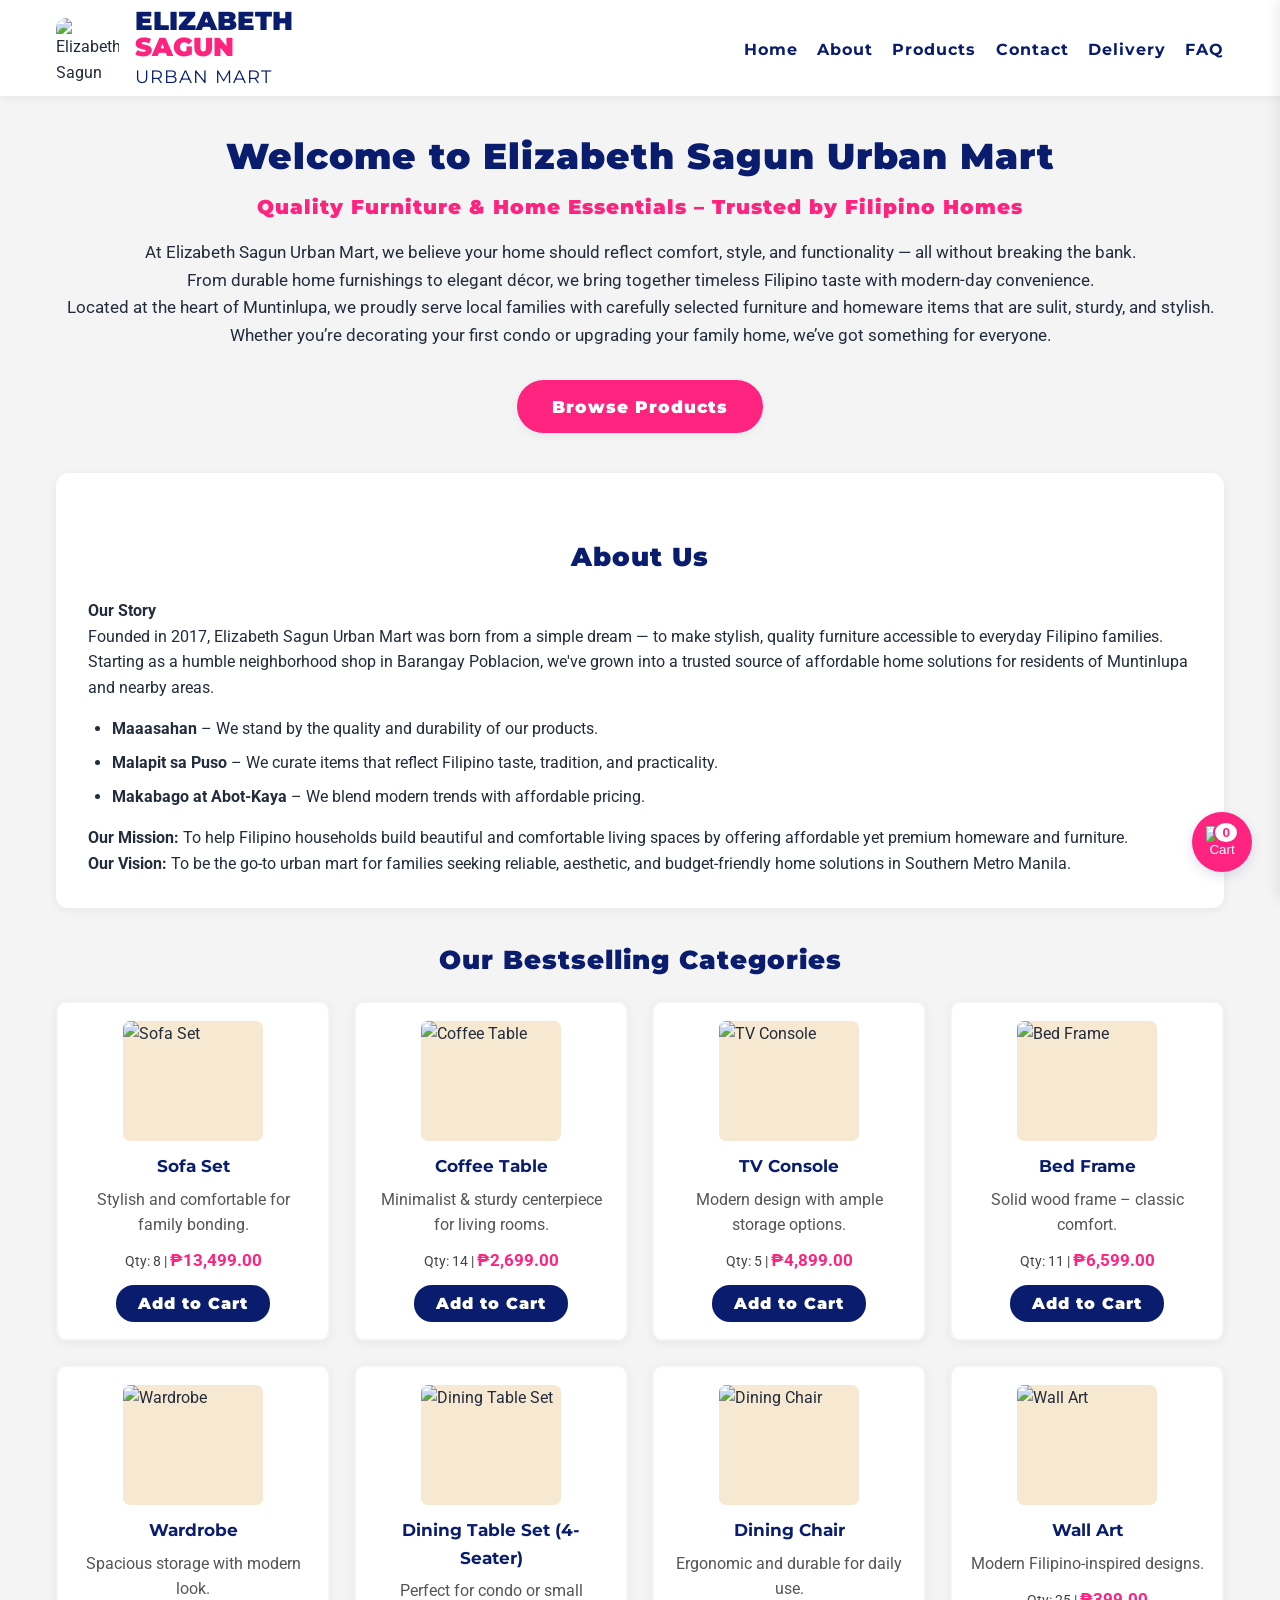
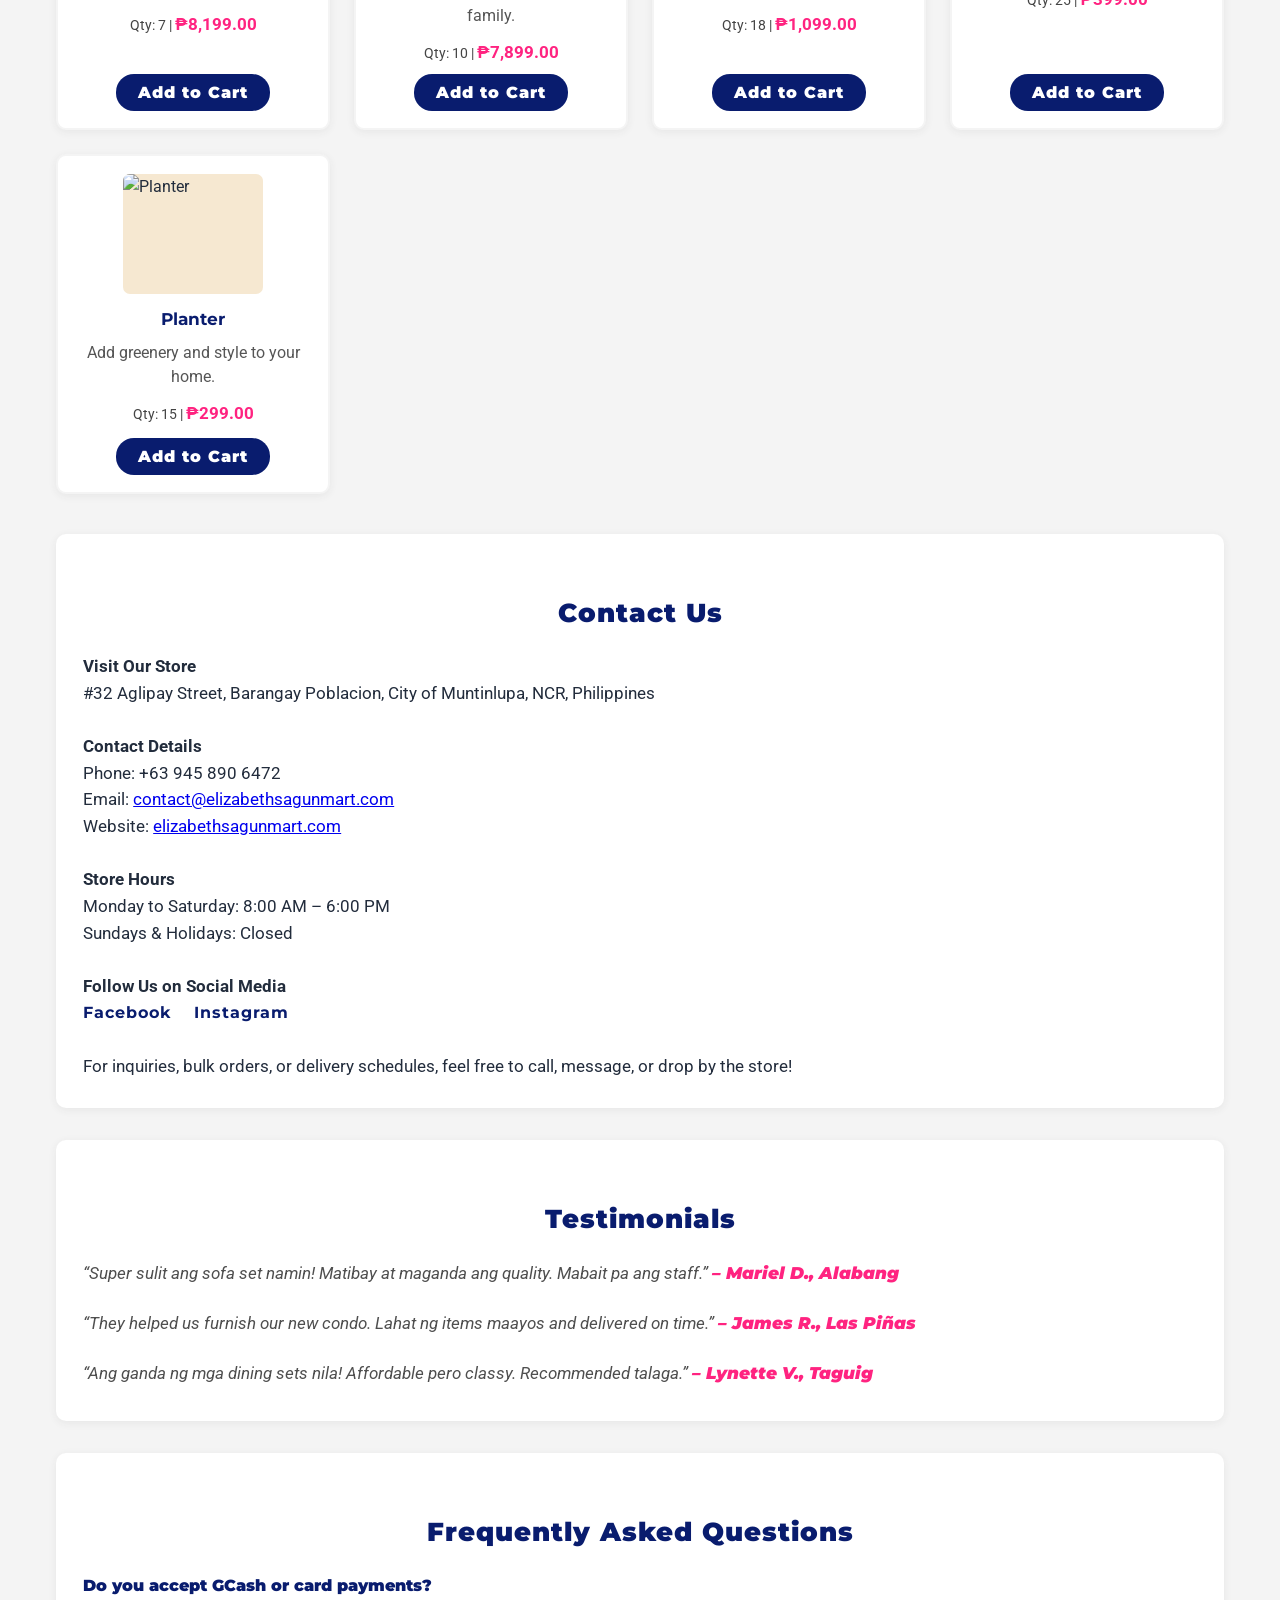
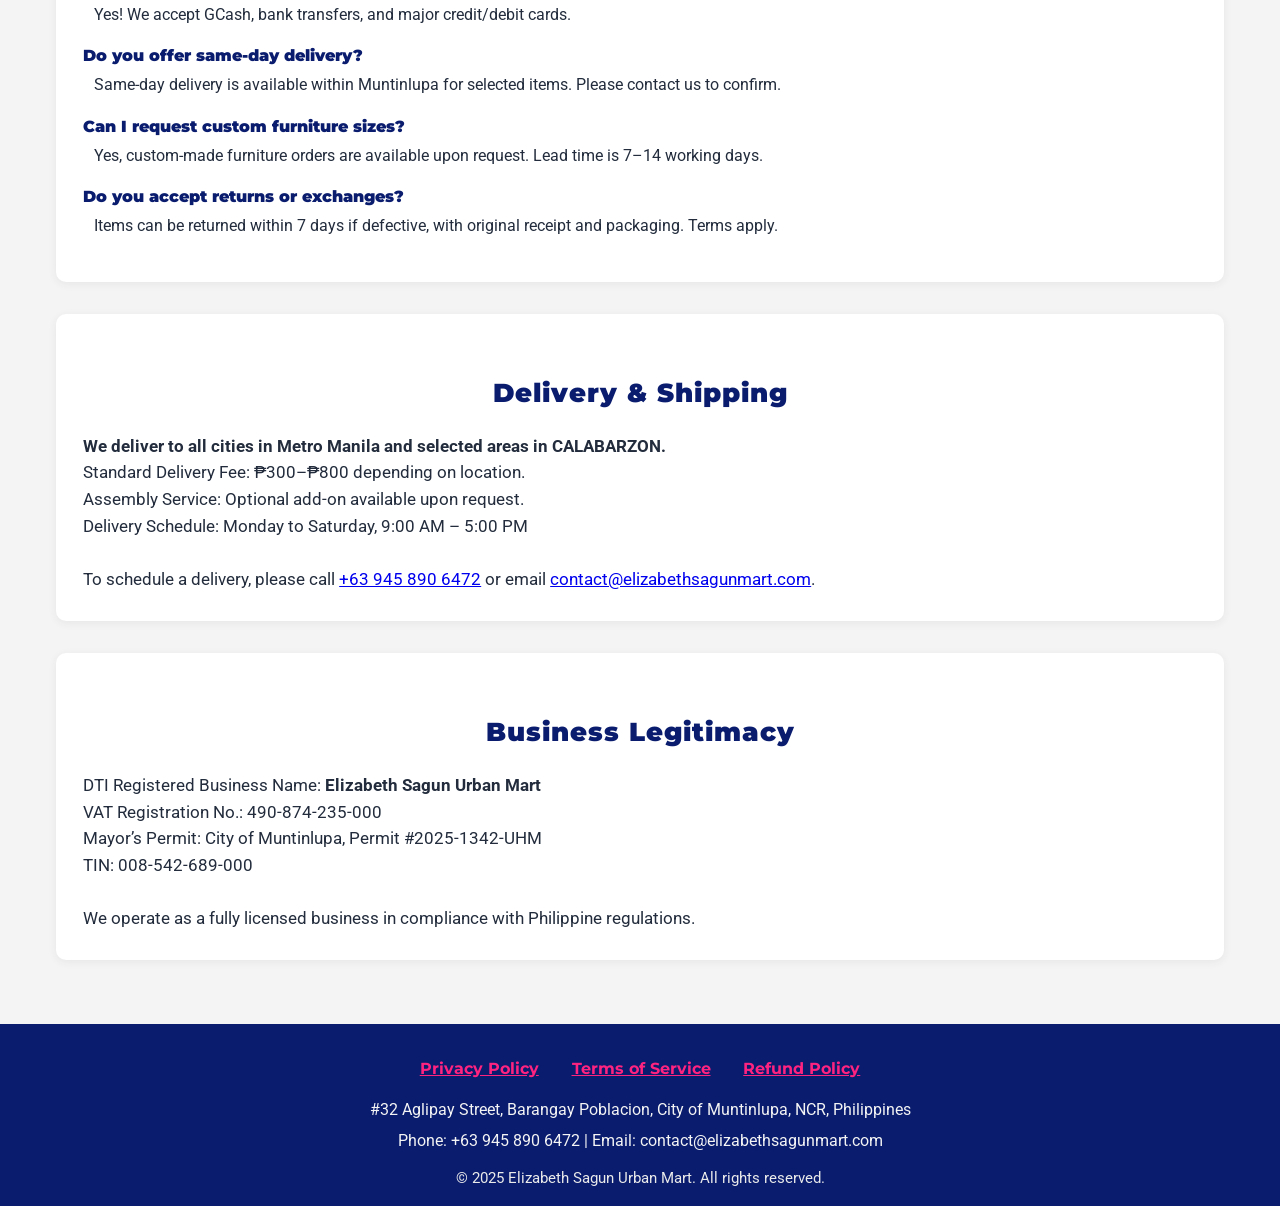
==== index.html @ 7216f03e "index.html" ====
<!DOCTYPE html>
<html lang="en">
<head>
    <meta charset="UTF-8">
    <meta name="viewport" content="width=device-width, initial-scale=1.0">
    <title>Elizabeth Sagun Urban Mart | Quality Furniture & Home Essentials</title>
    <meta name="description" content="Elizabeth Sagun Urban Mart: Trusted Filipino furniture and homeware store in Muntinlupa. Sulit, sturdy, stylish – browse our affordable catalog online.">
    <link rel="icon" type="image/png" href="image/FAVICON.png">
    <link href="https://fonts.googleapis.com/css?family=Montserrat:900,700,400|Roboto:400,500&display=swap" rel="stylesheet">
    <style>
        :root {
            --navy: #091c6e;
            --magenta: #ff2380;
            --gray: #f4f4f4;
            --white: #fff;
            --primary: var(--navy);
            --accent: var(--magenta);
            --body-bg: var(--gray);
            --header-bg: var(--white);
            --footer-bg: var(--primary);
            --footer-text: var(--gray);
            --text-main: #222c3c;
            --shadow: 0 2px 8px rgba(60,60,60,0.07);
            --max-width: 1200px;
        }
        * { box-sizing: border-box; margin: 0; padding: 0; }
        body {
            background: var(--body-bg);
            font-family: 'Roboto', Arial, sans-serif;
            color: var(--text-main);
            line-height: 1.6;
        }
        header {
            background: var(--header-bg);
            box-shadow: var(--shadow);
            padding: 0.5rem 0 0.3rem 0;
            position: sticky;
            top: 0;
            width: 100%;
            z-index: 999;
            transition: box-shadow 0.2s;
        }
        .nav-container {
            max-width: var(--max-width);
            margin: 0 auto;
            display: flex;
            align-items: center;
            justify-content: space-between;
            padding: 0 1rem;
            position: relative;
        }
        .logo-block {
            display: flex;
            align-items: center;
        }
        .logo-img {
            height: 63px;
            width: 63px;
            margin-right: 1rem;
            background: none;
            border-radius: 10px;
            box-shadow: none;
            object-fit: contain;
        }
        .logo-texts {
            display: flex;
            flex-direction: column;
        }
        .logo-main {
            font-family: 'Montserrat', sans-serif;
            font-weight: 900;
            font-size: 1.65rem;
            color: var(--primary);
            line-height: 1;
        }
        .logo-highlight {
            font-family: 'Montserrat', sans-serif;
            font-weight: 900;
            font-size: 1.65rem;
            color: var(--accent);
            line-height: 1;
        }
        .logo-sub {
            font-family: 'Montserrat', sans-serif;
            font-weight: 400;
            font-size: 1.1rem;
            color: var(--primary);
            letter-spacing: 1px;
            margin-top: 2px;
        }
        nav {
            display: flex;
            gap: 1.2rem;
            align-items: center;
        }
        nav a {
            text-decoration: none;
            color: var(--primary);
            font-weight: 700;
            font-size: 1rem;
            font-family: 'Montserrat', sans-serif;
            letter-spacing: 1px;
            transition: color 0.2s;
        }
        nav a:hover {
            color: var(--accent);
        }
        /* Burger button styling */
        .burger {
            display: none;
            flex-direction: column;
            justify-content: center;
            align-items: center;
            width: 42px;
            height: 42px;
            background: none;
            border: none;
            cursor: pointer;
            margin-left: 1rem;
        }
        .burger span {
            display: block;
            width: 28px;
            height: 4px;
            background: var(--primary);
            margin: 4px 0;
            border-radius: 2px;
            transition: all 0.3s;
        }
        .burger.active span:nth-child(1) {
            transform: rotate(45deg) translate(6px, 6px);
        }
        .burger.active span:nth-child(2) {
            opacity: 0;
        }
        .burger.active span:nth-child(3) {
            transform: rotate(-45deg) translate(6px, -6px);
        }
        /* Mobile navigation */
        @media (max-width: 900px) {
            nav {
                position: absolute;
                top: 100%;
                right: 0;
                background: var(--header-bg);
                flex-direction: column;
                align-items: flex-start;
                width: 220px;
                box-shadow: 0 4px 12px rgba(9,28,110,0.07);
                padding: 1.2rem 1.5rem 1.2rem 1.3rem;
                border-radius: 0 0 10px 10px;
                gap: 1.5rem;
                display: none;
            }
            nav.active {
                display: flex;
            }
            .burger {
                display: flex;
            }
        }
        @media (max-width: 600px) {
            .home-section h1 { font-size: 1.2rem; }
            .section-title { font-size: 1.11rem; }
            .about-section, .product-card, .testimonial-section, .faq-section, .contact-section, .delivery-section, .legitimacy-section {
                padding: 1rem;
            }
            .product-grid {
                grid-template-columns: 1fr;
                gap: 1rem;
            }
            .logo-img {
                height: 48px;
                width: 48px;
            }
            .logo-main, .logo-highlight {
                font-size: 1.05rem;
            }
            .logo-sub {
                font-size: 0.88rem;
            }
        }
        /* Floating cart button */
        .floating-cart-btn {
            position: fixed;
            bottom: 28px;
            right: 28px;
            z-index: 1200;
            background: var(--accent);
            color: var(--white);
            border: none;
            border-radius: 50%;
            width: 60px;
            height: 60px;
            box-shadow: 0 4px 12px rgba(9,28,110,0.13);
            display: flex;
            align-items: center;
            justify-content: center;
            cursor: pointer;
            transition: background 0.2s;
        }
        .floating-cart-btn:hover {
            background: var(--primary);
            color: var(--accent);
        }
        .floating-cart-icon-img {
            width: 32px;
            height: 32px;
        }
        .floating-cart-count {
            position: absolute;
            top: 9px;
            right: 13px;
            background: var(--white);
            color: var(--accent);
            font-size: 0.85rem;
            font-weight: bold;
            border-radius: 50%;
            padding: 2px 7px;
            border: 2px solid var(--accent);
            z-index: 2;
        }
        main {
            max-width: var(--max-width);
            margin: 2rem auto 0 auto;
            padding: 0 1rem 2rem 1rem;
        }
        .home-section {
            text-align: center;
            margin-bottom: 2.5rem;
        }
        .home-section h1 {
            font-family: 'Montserrat', sans-serif;
            font-size: 2.25rem;
            color: var(--primary);
            font-weight: 900;
            letter-spacing: 1px;
            margin-bottom: 0.35rem;
        }
        .home-section h2 {
            font-size: 1.25rem;
            color: var(--accent);
            font-weight: 900;
            margin-bottom: 1rem;
            font-family: 'Montserrat', sans-serif;
            letter-spacing: 1px;
        }
        .home-section p {
            font-size: 1.08rem;
            margin-bottom: 1.1rem;
        }
        .cta-btn {
            display: inline-block;
            background: var(--accent);
            color: var(--white);
            padding: 0.8rem 2.2rem;
            border-radius: 2rem;
            font-weight: 900;
            font-family: 'Montserrat', sans-serif;
            font-size: 1.08rem;
            margin-top: 0.8rem;
            text-decoration: none;
            letter-spacing: 1px;
            box-shadow: var(--shadow);
            border: none;
            transition: background 0.2s, color 0.2s;
        }
        .cta-btn:hover {
            background: var(--primary);
            color: var(--accent);
        }
        .section-title {
            font-family: 'Montserrat', sans-serif;
            font-size: 1.6rem;
            color: var(--primary);
            font-weight: 900;
            margin-bottom: 1.25rem;
            text-align: center;
            margin-top: 2rem;
            letter-spacing: 1px;
        }
        .about-section {
            background: #fff;
            border-radius: 12px;
            box-shadow: var(--shadow);
            padding: 2rem;
            margin-bottom: 2rem;
        }
        .about-section ul {
            margin: 1rem 0 1rem 1.5rem;
        }
        .about-section ul li {
            margin-bottom: 0.5rem;
            font-size: 1rem;
        }
        .product-section {
            margin-bottom: 2.5rem;
        }
        .product-grid {
            display: grid;
            grid-template-columns: repeat(auto-fit, minmax(260px, 1fr));
            gap: 1.5rem;
        }
        .product-card {
            background: #fff;
            border-radius: 10px;
            box-shadow: var(--shadow);
            padding: 1.1rem;
            display: flex;
            flex-direction: column;
            align-items: center;
            position: relative;
            min-height: 340px;
            border: 2px solid var(--gray);
            transition: box-shadow 0.2s, border-color 0.2s;
        }
        .product-card:hover {
            box-shadow: 0 4px 16px rgba(9,28,110,0.09);
            border-color: var(--accent);
        }
        .product-card img {
            width: 100%;
            max-width: 140px;
            height: 120px;
            object-fit: contain;
            border-radius: 7px;
            background: #f6e8d1;
            margin-bottom: 0.7rem;
        }
        .product-title {
            font-weight: bold;
            color: var(--primary);
            font-size: 1.08rem;
            margin-bottom: 0.5rem;
            text-align: center;
            font-family: 'Montserrat', sans-serif;
        }
        .product-desc {
            font-size: 0.97rem;
            color: #555;
            margin-bottom: 0.6rem;
            text-align: center;
        }
        .product-meta {
            font-size: 0.9rem;
            color: #444;
            margin-bottom: 0.5rem;
        }
        .product-price {
            color: var(--accent);
            font-weight: bold;
            font-size: 1.07rem;
        }
        .add-to-cart-btn {
            background: var(--primary);
            color: var(--white);
            border: none;
            padding: 0.55rem 1.4rem;
            border-radius: 18px;
            font-size: 0.97rem;
            font-family: 'Montserrat', sans-serif;
            font-weight: 900;
            cursor: pointer;
            margin-top: auto;
            transition: background 0.2s, color 0.2s;
            letter-spacing: 1px;
        }
        .add-to-cart-btn:hover {
            background: var(--accent);
            color: var(--primary);
        }
        .cart-section {
            position: fixed;
            right: 0;
            top: 0;
            width: 350px;
            max-width: 93vw;
            height: 100%;
            background: #fff;
            box-shadow: -2px 0 12px rgba(60,60,60,0.11);
            transform: translateX(100%);
            transition: transform 0.3s;
            z-index: 1100;
            padding: 2rem 1rem 1rem 1rem;
            overflow-y: auto;
        }
        .cart-section.open {
            transform: translateX(0);
        }
        .cart-section h3 {
            font-size: 1.3rem;
            color: var(--primary);
            margin-bottom: 1rem;
            font-family: 'Montserrat', sans-serif;
            font-weight: 900;
            letter-spacing: 1px;
        }
        .cart-items {
            margin-bottom: 1rem;
        }
        .cart-item {
            display: flex;
            align-items: center;
            margin-bottom: 1rem;
            border-bottom: 1px solid #eee;
            padding-bottom: 0.6rem;
        }
        .cart-item img {
            width: 52px;
            height: 45px;
            object-fit: contain;
            border-radius: 4px;
            margin-right: 0.8rem;
        }
        .cart-item-details {
            flex: 1;
        }
        .cart-item-title {
            font-size: 1rem;
            font-weight: 600;
            color: var(--primary);
            font-family: 'Montserrat', sans-serif;
        }
        .cart-item-qty {
            font-size: 0.92rem;
            color: #444;
        }
        .cart-item-price {
            color: var(--accent);
            font-weight: 500;
            font-size: 0.98rem;
        }
        .remove-cart-btn {
            background: none;
            border: none;
            color: #c0392b;
            font-size: 1.1rem;
            cursor: pointer;
            margin-left: 0.5rem;
        }
        .cart-total {
            font-weight: bold;
            color: var(--primary);
            font-size: 1.07rem;
            margin-bottom: 1rem;
            text-align: right;
        }
        .checkout-btn {
            background: var(--accent);
            color: #fff;
            border: none;
            padding: 0.6rem 1.8rem;
            border-radius: 20px;
            font-size: 1rem;
            font-weight: 900;
            cursor: pointer;
            width: 100%;
            font-family: 'Montserrat', sans-serif;
            letter-spacing: 1px;
            transition: background 0.2s, color 0.2s;
        }
        .checkout-btn:hover {
            background: var(--primary);
            color: var(--accent);
        }
        .overlay {
            display: none;
            position: fixed;
            top: 0; left: 0; right: 0; bottom: 0;
            background: rgba(9,28,110,0.23);
            z-index: 1099;
        }
        .overlay.active {
            display: block;
        }
        .testimonial-section, .faq-section, .contact-section, .delivery-section, .legitimacy-section {
            background: #fff;
            border-radius: 10px;
            box-shadow: var(--shadow);
            padding: 1.7rem;
            margin-bottom: 2rem;
        }
        .testimonial-list {
            display: flex;
            flex-direction: column;
            gap: 1rem;
        }
        .testimonial {
            font-style: italic;
            color: #4f4f4f;
            margin-bottom: 0.4rem;
            font-size: 1.04rem;
        }
        .testimonial-author {
            font-weight: 900;
            color: var(--accent);
            font-family: 'Montserrat', sans-serif;
        }
        .faq-list {
            list-style: none;
        }
        .faq-list li {
            margin-bottom: 1rem;
        }
        .faq-q {
            font-weight: 900;
            color: var(--primary);
            margin-bottom: 0.2rem;
            font-family: 'Montserrat', sans-serif;
        }
        .faq-a {
            margin-left: 0.7rem;
        }
        .contact-details, .delivery-details, .legitimacy-details {
            margin-top: 0.7rem;
            font-size: 1.04rem;
        }
        .social-links a {
            margin-right: 1.2rem;
            color: var(--primary);
            font-weight: 700;
            text-decoration: none;
            font-size: 1rem;
            font-family: 'Montserrat', sans-serif;
            letter-spacing: 1px;
            transition: color 0.2s;
        }
        .social-links a:hover {
            color: var(--accent);
        }
        footer {
            background: var(--footer-bg);
            color: var(--footer-text);
            padding: 2rem 0 1rem 0;
            text-align: center;
        }
        .footer-links {
            margin-bottom: 1rem;
        }
        .footer-links a {
            color: var(--accent);
            text-decoration: underline;
            margin: 0 0.9rem;
            font-size: 1rem;
            font-family: 'Montserrat', sans-serif;
            font-weight: 700;
            transition: color 0.2s;
        }
        .footer-links a:hover {
            color: #fff;
        }
        .footer-address {
            font-size: 1.02rem;
            margin-bottom: 0.3rem;
        }
        .footer-contact {
            font-size: 1.02rem;
            margin-bottom: 0.3rem;
        }
        .footer-copyright {
            font-size: 0.95rem;
            margin-top: 0.7rem;
            color: #eaeaea;
            font-family: 'Roboto', Arial, sans-serif;
        }
    </style>
</head>
<body>
    <header>
        <div class="nav-container">
            <div class="logo-block">
                <img src="image/LOGO.png" alt="Elizabeth Sagun Urban Mart Logo" class="logo-img">
                <div class="logo-texts">
                    <span class="logo-main">ELIZABETH</span>
                    <span class="logo-highlight">SAGUN</span>
                    <span class="logo-sub">URBAN MART</span>
                </div>
            </div>
            <nav id="mainNav">
                <a href="#home">Home</a>
                <a href="#about">About</a>
                <a href="#products">Products</a>
                <a href="#contact">Contact</a>
                <a href="#delivery">Delivery</a>
                <a href="#faq">FAQ</a>
            </nav>
            <button class="burger" id="burgerBtn" aria-label="Menu" aria-controls="mainNav" aria-expanded="false">
                <span></span>
                <span></span>
                <span></span>
            </button>
        </div>
    </header>

    <button class="floating-cart-btn" id="floatingCartBtn" title="View Cart">
        <img src="https://img.icons8.com/ios-filled/50/091c6e/shopping-cart.png" alt="Cart" class="floating-cart-icon-img">
        <span class="floating-cart-count" id="floatingCartCount">0</span>
    </button>
    <div class="overlay" id="overlay"></div>
    <aside class="cart-section" id="cartSection">
        <h3>Your Cart</h3>
        <div class="cart-items" id="cartItems"></div>
        <div class="cart-total" id="cartTotal">Total: ₱0.00</div>
        <button class="checkout-btn" id="checkoutBtn">Checkout</button>
    </aside>

    <main>
        <section class="home-section" id="home">
            <h1>Welcome to Elizabeth Sagun Urban Mart</h1>
            <h2>Quality Furniture &amp; Home Essentials – Trusted by Filipino Homes</h2>
            <p>
                At Elizabeth Sagun Urban Mart, we believe your home should reflect comfort, style, and functionality — all without breaking the bank.<br>
                From durable home furnishings to elegant décor, we bring together timeless Filipino taste with modern-day convenience.<br>
                Located at the heart of Muntinlupa, we proudly serve local families with carefully selected furniture and homeware items that are sulit, sturdy, and stylish.
                Whether you’re decorating your first condo or upgrading your family home, we’ve got something for everyone.
            </p>
            <a href="#products" class="cta-btn">Browse Products</a>
        </section>

        <section class="about-section" id="about">
            <div class="section-title">About Us</div>
            <p><strong>Our Story</strong><br>
            Founded in 2017, Elizabeth Sagun Urban Mart was born from a simple dream — to make stylish, quality furniture accessible to everyday Filipino families. 
            Starting as a humble neighborhood shop in Barangay Poblacion, we've grown into a trusted source of affordable home solutions for residents of Muntinlupa and nearby areas.</p>
            <ul>
                <li><strong>Maaasahan</strong> – We stand by the quality and durability of our products.</li>
                <li><strong>Malapit sa Puso</strong> – We curate items that reflect Filipino taste, tradition, and practicality.</li>
                <li><strong>Makabago at Abot-Kaya</strong> – We blend modern trends with affordable pricing.</li>
            </ul>
            <p><strong>Our Mission:</strong> To help Filipino households build beautiful and comfortable living spaces by offering affordable yet premium homeware and furniture.</p>
            <p><strong>Our Vision:</strong> To be the go-to urban mart for families seeking reliable, aesthetic, and budget-friendly home solutions in Southern Metro Manila.</p>
        </section>

        <section class="product-section" id="products">
            <div class="section-title">Our Bestselling Categories</div>
            <div class="product-grid">
                <!-- Living Room Furniture -->
                <div class="product-card">
                    <img src="https://via.placeholder.com/140x120?text=Sofa+Set" alt="Sofa Set">
                    <div class="product-title">Sofa Set</div>
                    <div class="product-desc">Stylish and comfortable for family bonding.</div>
                    <div class="product-meta">Qty: 8 | <span class="product-price">₱13,499.00</span></div>
                    <button class="add-to-cart-btn" data-title="Sofa Set" data-price="13499.00" data-img="https://via.placeholder.com/140x120?text=Sofa+Set">Add to Cart</button>
                </div>
                <div class="product-card">
                    <img src="https://via.placeholder.com/140x120?text=Coffee+Table" alt="Coffee Table">
                    <div class="product-title">Coffee Table</div>
                    <div class="product-desc">Minimalist &amp; sturdy centerpiece for living rooms.</div>
                    <div class="product-meta">Qty: 14 | <span class="product-price">₱2,699.00</span></div>
                    <button class="add-to-cart-btn" data-title="Coffee Table" data-price="2699.00" data-img="https://via.placeholder.com/140x120?text=Coffee+Table">Add to Cart</button>
                </div>
                <div class="product-card">
                    <img src="https://via.placeholder.com/140x120?text=TV+Console" alt="TV Console">
                    <div class="product-title">TV Console</div>
                    <div class="product-desc">Modern design with ample storage options.</div>
                    <div class="product-meta">Qty: 5 | <span class="product-price">₱4,899.00</span></div>
                    <button class="add-to-cart-btn" data-title="TV Console" data-price="4899.00" data-img="https://via.placeholder.com/140x120?text=TV+Console">Add to Cart</button>
                </div>
                <!-- Bedroom Essentials -->
                <div class="product-card">
                    <img src="https://via.placeholder.com/140x120?text=Bed+Frame" alt="Bed Frame">
                    <div class="product-title">Bed Frame</div>
                    <div class="product-desc">Solid wood frame – classic comfort.</div>
                    <div class="product-meta">Qty: 11 | <span class="product-price">₱6,599.00</span></div>
                    <button class="add-to-cart-btn" data-title="Bed Frame" data-price="6599.00" data-img="https://via.placeholder.com/140x120?text=Bed+Frame">Add to Cart</button>
                </div>
                <div class="product-card">
                    <img src="https://via.placeholder.com/140x120?text=Wardrobe" alt="Wardrobe">
                    <div class="product-title">Wardrobe</div>
                    <div class="product-desc">Spacious storage with modern look.</div>
                    <div class="product-meta">Qty: 7 | <span class="product-price">₱8,199.00</span></div>
                    <button class="add-to-cart-btn" data-title="Wardrobe" data-price="8199.00" data-img="https://via.placeholder.com/140x120?text=Wardrobe">Add to Cart</button>
                </div>
                <!-- Dining Area Sets -->
                <div class="product-card">
                    <img src="https://via.placeholder.com/140x120?text=Dining+Table+Set" alt="Dining Table Set">
                    <div class="product-title">Dining Table Set (4-Seater)</div>
                    <div class="product-desc">Perfect for condo or small family.</div>
                    <div class="product-meta">Qty: 10 | <span class="product-price">₱7,899.00</span></div>
                    <button class="add-to-cart-btn" data-title="Dining Table Set (4-Seater)" data-price="7899.00" data-img="https://via.placeholder.com/140x120?text=Dining+Table+Set">Add to Cart</button>
                </div>
                <div class="product-card">
                    <img src="https://via.placeholder.com/140x120?text=Dining+Chair" alt="Dining Chair">
                    <div class="product-title">Dining Chair</div>
                    <div class="product-desc">Ergonomic and durable for daily use.</div>
                    <div class="product-meta">Qty: 18 | <span class="product-price">₱1,099.00</span></div>
                    <button class="add-to-cart-btn" data-title="Dining Chair" data-price="1099.00" data-img="https://via.placeholder.com/140x120?text=Dining+Chair">Add to Cart</button>
                </div>
                <!-- Homeware & Decor -->
                <div class="product-card">
                    <img src="https://via.placeholder.com/140x120?text=Wall+Art" alt="Wall Art">
                    <div class="product-title">Wall Art</div>
                    <div class="product-desc">Modern Filipino-inspired designs.</div>
                    <div class="product-meta">Qty: 25 | <span class="product-price">₱399.00</span></div>
                    <button class="add-to-cart-btn" data-title="Wall Art" data-price="399.00" data-img="https://via.placeholder.com/140x120?text=Wall+Art">Add to Cart</button>
                </div>
                <div class="product-card">
                    <img src="https://via.placeholder.com/140x120?text=Planter" alt="Planter">
                    <div class="product-title">Planter</div>
                    <div class="product-desc">Add greenery and style to your home.</div>
                    <div class="product-meta">Qty: 15 | <span class="product-price">₱299.00</span></div>
                    <button class="add-to-cart-btn" data-title="Planter" data-price="299.00" data-img="https://via.placeholder.com/140x120?text=Planter">Add to Cart</button>
                </div>
            </div>
        </section>

        <section class="contact-section" id="contact">
            <div class="section-title">Contact Us</div>
            <div class="contact-details">
                <strong>Visit Our Store</strong><br>
                #32 Aglipay Street, Barangay Poblacion, City of Muntinlupa, NCR, Philippines
                <br><br>
                <strong>Contact Details</strong><br>
                Phone: +63 945 890 6472<br>
                Email: <a href="mailto:contact@elizabethsagunmart.com">contact@elizabethsagunmart.com</a><br>
                Website: <a href="https://elizabethsagunmart.com" target="_blank">elizabethsagunmart.com</a><br>
                <br>
                <strong>Store Hours</strong><br>
                Monday to Saturday: 8:00 AM – 6:00 PM<br>
                Sundays &amp; Holidays: Closed
                <br><br>
                <strong>Follow Us on Social Media</strong><br>
                <div class="social-links">
                    <a href="https://facebook.com/ElizabethSagunMart" target="_blank">Facebook</a>
                    <a href="https://instagram.com/elizabethsagunurbanmart" target="_blank">Instagram</a>
                </div>
                <br>
                For inquiries, bulk orders, or delivery schedules, feel free to call, message, or drop by the store!
            </div>
        </section>

        <section class="testimonial-section" id="testimonials">
            <div class="section-title">Testimonials</div>
            <div class="testimonial-list">
                <div class="testimonial">
                    “Super sulit ang sofa set namin! Matibay at maganda ang quality. Mabait pa ang staff.”
                    <span class="testimonial-author">– Mariel D., Alabang</span>
                </div>
                <div class="testimonial">
                    “They helped us furnish our new condo. Lahat ng items maayos and delivered on time.”
                    <span class="testimonial-author">– James R., Las Piñas</span>
                </div>
                <div class="testimonial">
                    “Ang ganda ng mga dining sets nila! Affordable pero classy. Recommended talaga.”
                    <span class="testimonial-author">– Lynette V., Taguig</span>
                </div>
            </div>
        </section>

        <section class="faq-section" id="faq">
            <div class="section-title">Frequently Asked Questions</div>
            <ul class="faq-list">
                <li>
                    <div class="faq-q">Do you accept GCash or card payments?</div>
                    <div class="faq-a">Yes! We accept GCash, bank transfers, and major credit/debit cards.</div>
                </li>
                <li>
                    <div class="faq-q">Do you offer same-day delivery?</div>
                    <div class="faq-a">Same-day delivery is available within Muntinlupa for selected items. Please contact us to confirm.</div>
                </li>
                <li>
                    <div class="faq-q">Can I request custom furniture sizes?</div>
                    <div class="faq-a">Yes, custom-made furniture orders are available upon request. Lead time is 7–14 working days.</div>
                </li>
                <li>
                    <div class="faq-q">Do you accept returns or exchanges?</div>
                    <div class="faq-a">Items can be returned within 7 days if defective, with original receipt and packaging. Terms apply.</div>
                </li>
            </ul>
        </section>

        <section class="delivery-section" id="delivery">
            <div class="section-title">Delivery &amp; Shipping</div>
            <div class="delivery-details">
                <strong>We deliver to all cities in Metro Manila and selected areas in CALABARZON.</strong><br>
                Standard Delivery Fee: ₱300–₱800 depending on location.<br>
                Assembly Service: Optional add-on available upon request.<br>
                Delivery Schedule: Monday to Saturday, 9:00 AM – 5:00 PM<br>
                <br>
                To schedule a delivery, please call <a href="tel:+639458906472">+63 945 890 6472</a> or email <a href="mailto:contact@elizabethsagunmart.com">contact@elizabethsagunmart.com</a>.
            </div>
        </section>

        <section class="legitimacy-section" id="legitimacy">
            <div class="section-title">Business Legitimacy</div>
            <div class="legitimacy-details">
                DTI Registered Business Name: <strong>Elizabeth Sagun Urban Mart</strong><br>
                VAT Registration No.: 490-874-235-000<br>
                Mayor’s Permit: City of Muntinlupa, Permit #2025-1342-UHM<br>
                TIN: 008-542-689-000<br>
                <br>
                We operate as a fully licensed business in compliance with Philippine regulations.
            </div>
        </section>
    </main>

    <footer>
        <div class="footer-links">
            <a href="privacy-policy.html">Privacy Policy</a>
            <a href="terms.html">Terms of Service</a>
            <a href="refund-policy.html">Refund Policy</a>
        </div>
        <div class="footer-address">
            #32 Aglipay Street, Barangay Poblacion, City of Muntinlupa, NCR, Philippines
        </div>
        <div class="footer-contact">
            Phone: +63 945 890 6472 | Email: contact@elizabethsagunmart.com
        </div>
        <div class="footer-copyright">
            &copy; 2025 Elizabeth Sagun Urban Mart. All rights reserved.
        </div>
    </footer>

    <script>
        // Burger button & mobile nav
        const burgerBtn = document.getElementById('burgerBtn');
        const nav = document.getElementById('mainNav');
        burgerBtn.addEventListener('click', function() {
            burgerBtn.classList.toggle('active');
            nav.classList.toggle('active');
            burgerBtn.setAttribute('aria-expanded', nav.classList.contains('active'));
        });
        Array.from(nav.querySelectorAll('a')).forEach(function(link) {
            link.addEventListener('click', function() {
                if (window.innerWidth <= 900) {
                    burgerBtn.classList.remove('active');
                    nav.classList.remove('active');
                    burgerBtn.setAttribute('aria-expanded', 'false');
                }
            });
        });

        // Cart functionality
        const floatingCartBtn = document.getElementById('floatingCartBtn');
        const floatingCartCount = document.getElementById('floatingCartCount');
        const cartSection = document.getElementById('cartSection');
        const overlay = document.getElementById('overlay');
        const cartItemsEl = document.getElementById('cartItems');
        const cartTotalEl = document.getElementById('cartTotal');
        const checkoutBtn = document.getElementById('checkoutBtn');
        let cart = [];

        function openCart() {
            cartSection.classList.add('open');
            overlay.classList.add('active');
            document.body.style.overflow = 'hidden';
            renderCart();
        }

        function closeCart() {
            cartSection.classList.remove('open');
            overlay.classList.remove('active');
            document.body.style.overflow = '';
        }

        floatingCartBtn.addEventListener('click', openCart);
        overlay.addEventListener('click', closeCart);

        function addToCart(title, price, img) {
            const exist = cart.find(item => item.title === title);
            if (exist) {
                exist.qty += 1;
            } else {
                cart.push({ title, price: parseFloat(price), img, qty: 1 });
            }
            updateCartCount();
            renderCart();
        }

        function removeFromCart(index) {
            cart.splice(index, 1);
            updateCartCount();
            renderCart();
        }

        function updateCartCount() {
            const totalQty = cart.reduce((sum, item) => sum + item.qty, 0);
            floatingCartCount.textContent = totalQty;
        }

        function renderCart() {
            cartItemsEl.innerHTML = '';
            let total = 0;
            cart.forEach((item, idx) => {
                total += item.price * item.qty;
                const el = document.createElement('div');
                el.className = 'cart-item';
                el.innerHTML = `
                    <img src="${item.img}" alt="${item.title}">
                    <div class="cart-item-details">
                        <div class="cart-item-title">${item.title}</div>
                        <div class="cart-item-qty">Qty: ${item.qty}</div>
                        <div class="cart-item-price">₱${(item.price * item.qty).toLocaleString(undefined, {minimumFractionDigits:2})}</div>
                    </div>
                    <button class="remove-cart-btn" title="Remove" onclick="removeFromCart(${idx})">&times;</button>
                `;
                cartItemsEl.appendChild(el);
            });
            cartTotalEl.textContent = `Total: ₱${total.toLocaleString(undefined, {minimumFractionDigits:2})}`;
        }

        document.querySelectorAll('.add-to-cart-btn').forEach(btn => {
            btn.addEventListener('click', function() {
                addToCart(this.dataset.title, this.dataset.price, this.dataset.img);
            });
        });

        checkoutBtn.addEventListener('click', function() {
            window.location.href = "order-summary.html";
        });

        // For removing cart items (global function for inline onclick)
        window.removeFromCart = removeFromCart;

        // Accessibility: Close cart with Esc key
        document.addEventListener('keydown', function(e) {
            if (e.key === 'Escape' && cartSection.classList.contains('open')) {
                closeCart();
            }
        });

        // Sticky header shadow on scroll
        window.addEventListener('scroll', function() {
            var header = document.querySelector('header');
            if (window.scrollY > 20) {
                header.style.boxShadow = '0 4px 16px rgba(9,28,110,0.13)';
            } else {
                header.style.boxShadow = '0 2px 8px rgba(60,60,60,0.07)';
            }
        });
    </script>
</body>
</html>
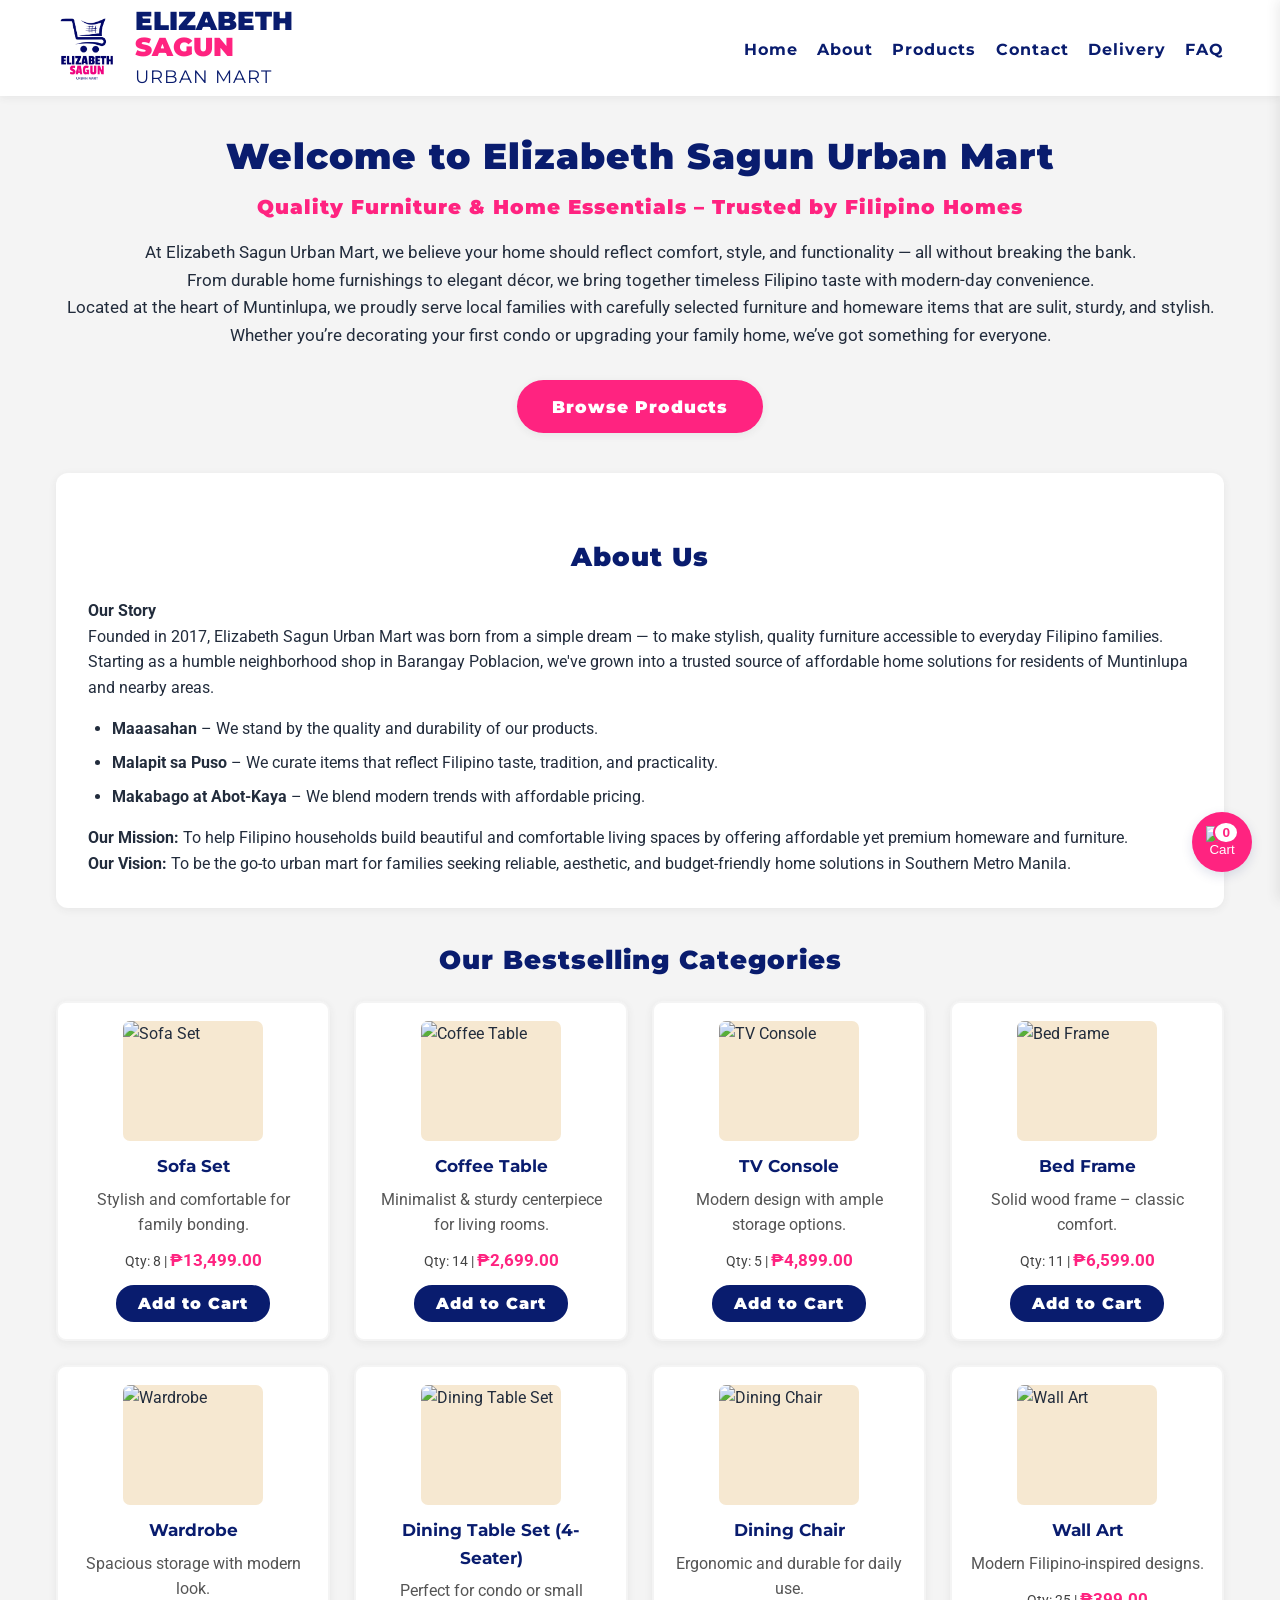
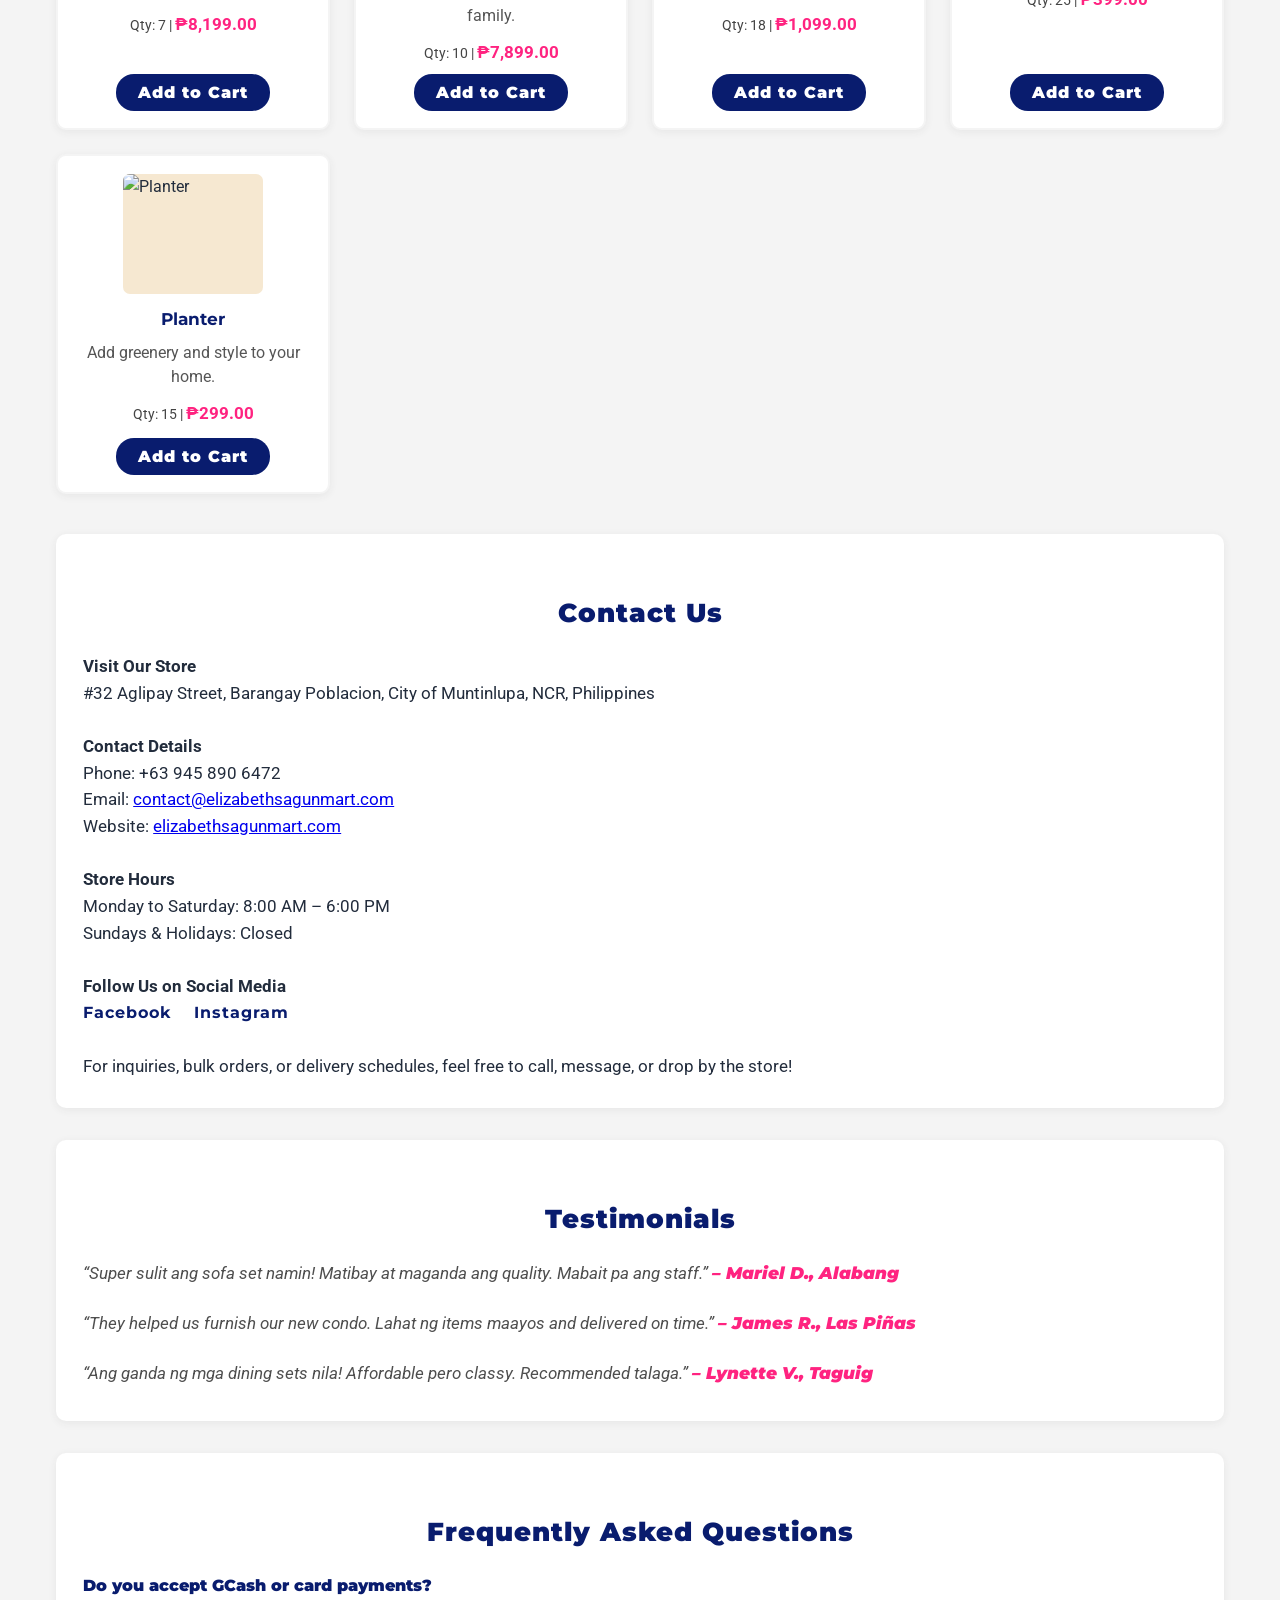
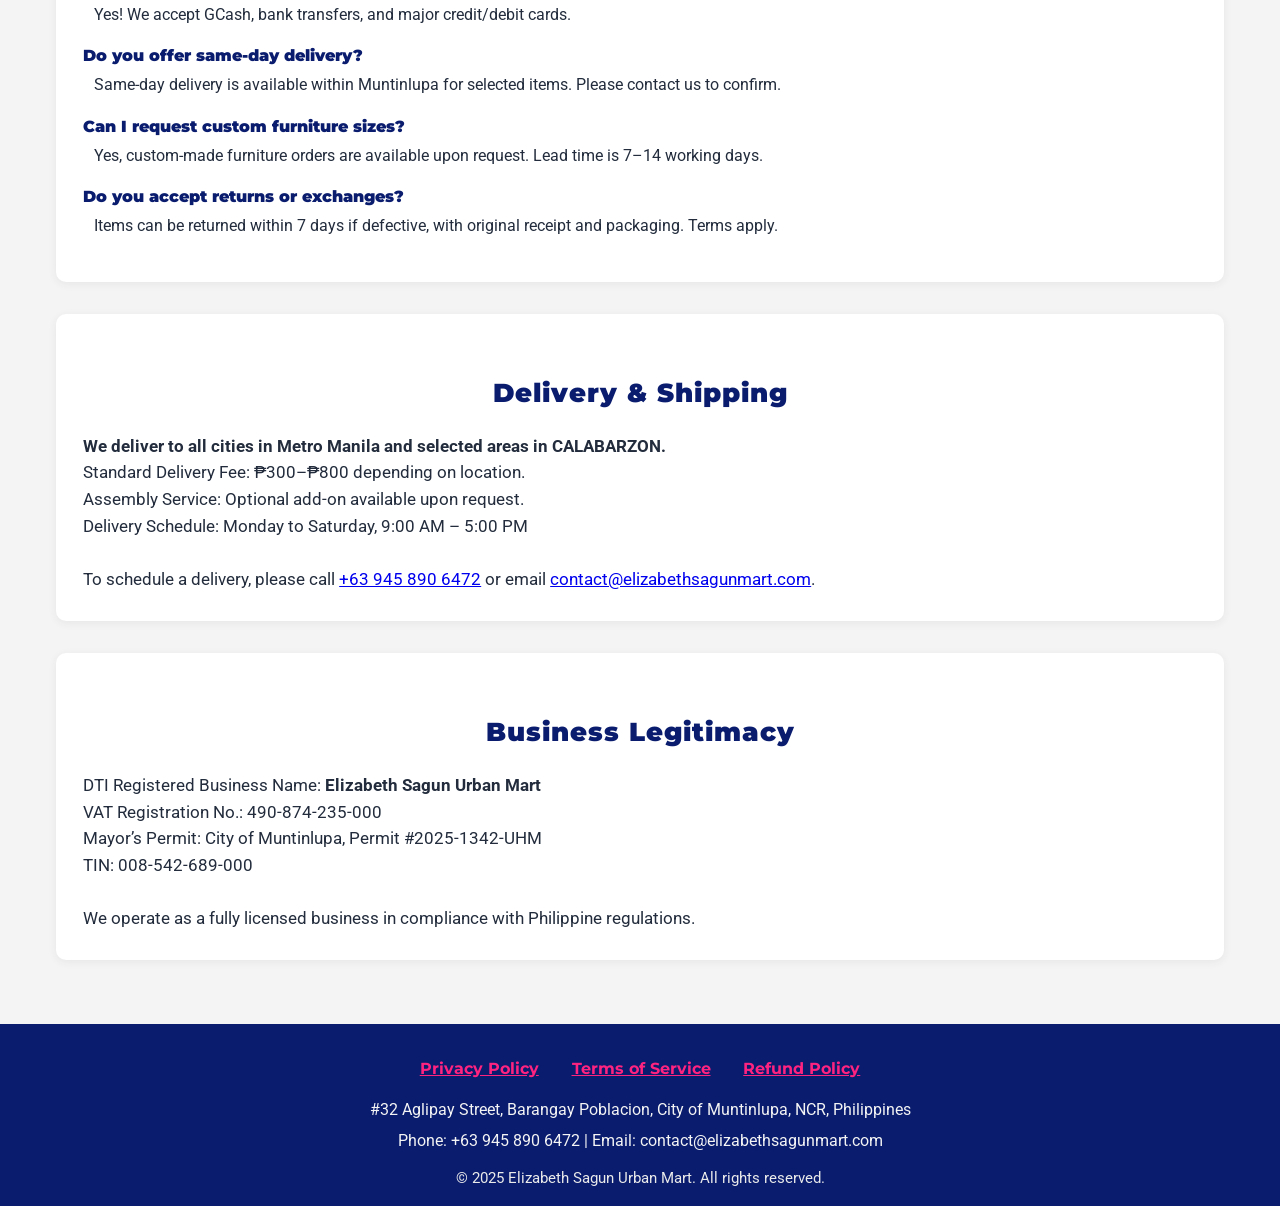
==== commit 6aa6b676: "Update index.html" ====
--- a/index.html
+++ b/index.html
@@ -5,7 +5,7 @@
     <meta name="viewport" content="width=device-width, initial-scale=1.0">
     <title>Elizabeth Sagun Urban Mart | Quality Furniture & Home Essentials</title>
     <meta name="description" content="Elizabeth Sagun Urban Mart: Trusted Filipino furniture and homeware store in Muntinlupa. Sulit, sturdy, stylish – browse our affordable catalog online.">
-    <link rel="icon" type="image/png" href="image/FAVICON.png">
+    <link rel="icon" type="image/png" href="image/LOGO.png">
     <link href="https://fonts.googleapis.com/css?family=Montserrat:900,700,400|Roboto:400,500&display=swap" rel="stylesheet">
     <style>
         :root {
@@ -636,70 +636,70 @@
             <div class="product-grid">
                 <!-- Living Room Furniture -->
                 <div class="product-card">
-                    <img src="https://via.placeholder.com/140x120?text=Sofa+Set" alt="Sofa Set">
+                    <img src="https://via.Pictures1.com/140x120?text=Sofa+Set" alt="Sofa Set">
                     <div class="product-title">Sofa Set</div>
                     <div class="product-desc">Stylish and comfortable for family bonding.</div>
                     <div class="product-meta">Qty: 8 | <span class="product-price">₱13,499.00</span></div>
-                    <button class="add-to-cart-btn" data-title="Sofa Set" data-price="13499.00" data-img="https://via.placeholder.com/140x120?text=Sofa+Set">Add to Cart</button>
+                    <button class="add-to-cart-btn" data-title="Sofa Set" data-price="13499.00" data-img="https://via.Pictures.com/140x120?text=Sofa+Set">Add to Cart</button>
                 </div>
                 <div class="product-card">
-                    <img src="https://via.placeholder.com/140x120?text=Coffee+Table" alt="Coffee Table">
+                    <img src="https://via.Pictures2.com/140x120?text=Coffee+Table" alt="Coffee Table">
                     <div class="product-title">Coffee Table</div>
                     <div class="product-desc">Minimalist &amp; sturdy centerpiece for living rooms.</div>
                     <div class="product-meta">Qty: 14 | <span class="product-price">₱2,699.00</span></div>
-                    <button class="add-to-cart-btn" data-title="Coffee Table" data-price="2699.00" data-img="https://via.placeholder.com/140x120?text=Coffee+Table">Add to Cart</button>
+                    <button class="add-to-cart-btn" data-title="Coffee Table" data-price="2699.00" data-img="https://via.Pictures.com/140x120?text=Coffee+Table">Add to Cart</button>
                 </div>
                 <div class="product-card">
-                    <img src="https://via.placeholder.com/140x120?text=TV+Console" alt="TV Console">
+                    <img src="https://via.Pictures3.com/140x120?text=TV+Console" alt="TV Console">
                     <div class="product-title">TV Console</div>
                     <div class="product-desc">Modern design with ample storage options.</div>
                     <div class="product-meta">Qty: 5 | <span class="product-price">₱4,899.00</span></div>
-                    <button class="add-to-cart-btn" data-title="TV Console" data-price="4899.00" data-img="https://via.placeholder.com/140x120?text=TV+Console">Add to Cart</button>
+                    <button class="add-to-cart-btn" data-title="TV Console" data-price="4899.00" data-img="https://via.Pictures.com/140x120?text=TV+Console">Add to Cart</button>
                 </div>
                 <!-- Bedroom Essentials -->
                 <div class="product-card">
-                    <img src="https://via.placeholder.com/140x120?text=Bed+Frame" alt="Bed Frame">
+                    <img src="https://via.Pictures4.com/140x120?text=Bed+Frame" alt="Bed Frame">
                     <div class="product-title">Bed Frame</div>
                     <div class="product-desc">Solid wood frame – classic comfort.</div>
                     <div class="product-meta">Qty: 11 | <span class="product-price">₱6,599.00</span></div>
-                    <button class="add-to-cart-btn" data-title="Bed Frame" data-price="6599.00" data-img="https://via.placeholder.com/140x120?text=Bed+Frame">Add to Cart</button>
+                    <button class="add-to-cart-btn" data-title="Bed Frame" data-price="6599.00" data-img="https://via.Pictures.com/140x120?text=Bed+Frame">Add to Cart</button>
                 </div>
                 <div class="product-card">
-                    <img src="https://via.placeholder.com/140x120?text=Wardrobe" alt="Wardrobe">
+                    <img src="https://via.Pictures5.com/140x120?text=Wardrobe" alt="Wardrobe">
                     <div class="product-title">Wardrobe</div>
                     <div class="product-desc">Spacious storage with modern look.</div>
                     <div class="product-meta">Qty: 7 | <span class="product-price">₱8,199.00</span></div>
-                    <button class="add-to-cart-btn" data-title="Wardrobe" data-price="8199.00" data-img="https://via.placeholder.com/140x120?text=Wardrobe">Add to Cart</button>
+                    <button class="add-to-cart-btn" data-title="Wardrobe" data-price="8199.00" data-img="https://via.Pictures.com/140x120?text=Wardrobe">Add to Cart</button>
                 </div>
                 <!-- Dining Area Sets -->
                 <div class="product-card">
-                    <img src="https://via.placeholder.com/140x120?text=Dining+Table+Set" alt="Dining Table Set">
+                    <img src="https://via.Pictures6.com/140x120?text=Dining+Table+Set" alt="Dining Table Set">
                     <div class="product-title">Dining Table Set (4-Seater)</div>
                     <div class="product-desc">Perfect for condo or small family.</div>
                     <div class="product-meta">Qty: 10 | <span class="product-price">₱7,899.00</span></div>
-                    <button class="add-to-cart-btn" data-title="Dining Table Set (4-Seater)" data-price="7899.00" data-img="https://via.placeholder.com/140x120?text=Dining+Table+Set">Add to Cart</button>
+                    <button class="add-to-cart-btn" data-title="Dining Table Set (4-Seater)" data-price="7899.00" data-img="https://via.Pictures.com/140x120?text=Dining+Table+Set">Add to Cart</button>
                 </div>
                 <div class="product-card">
-                    <img src="https://via.placeholder.com/140x120?text=Dining+Chair" alt="Dining Chair">
+                    <img src="https://via.Pictures7.com/140x120?text=Dining+Chair" alt="Dining Chair">
                     <div class="product-title">Dining Chair</div>
                     <div class="product-desc">Ergonomic and durable for daily use.</div>
                     <div class="product-meta">Qty: 18 | <span class="product-price">₱1,099.00</span></div>
-                    <button class="add-to-cart-btn" data-title="Dining Chair" data-price="1099.00" data-img="https://via.placeholder.com/140x120?text=Dining+Chair">Add to Cart</button>
+                    <button class="add-to-cart-btn" data-title="Dining Chair" data-price="1099.00" data-img="https://via.Pictures.com/140x120?text=Dining+Chair">Add to Cart</button>
                 </div>
                 <!-- Homeware & Decor -->
                 <div class="product-card">
-                    <img src="https://via.placeholder.com/140x120?text=Wall+Art" alt="Wall Art">
+                    <img src="https://via.Pictures8.com/140x120?text=Wall+Art" alt="Wall Art">
                     <div class="product-title">Wall Art</div>
                     <div class="product-desc">Modern Filipino-inspired designs.</div>
                     <div class="product-meta">Qty: 25 | <span class="product-price">₱399.00</span></div>
-                    <button class="add-to-cart-btn" data-title="Wall Art" data-price="399.00" data-img="https://via.placeholder.com/140x120?text=Wall+Art">Add to Cart</button>
+                    <button class="add-to-cart-btn" data-title="Wall Art" data-price="399.00" data-img="https://via.Pictures.com/140x120?text=Wall+Art">Add to Cart</button>
                 </div>
                 <div class="product-card">
-                    <img src="https://via.placeholder.com/140x120?text=Planter" alt="Planter">
+                    <img src="https://via.Pictures9.com/140x120?text=Planter" alt="Planter">
                     <div class="product-title">Planter</div>
                     <div class="product-desc">Add greenery and style to your home.</div>
                     <div class="product-meta">Qty: 15 | <span class="product-price">₱299.00</span></div>
-                    <button class="add-to-cart-btn" data-title="Planter" data-price="299.00" data-img="https://via.placeholder.com/140x120?text=Planter">Add to Cart</button>
+                    <button class="add-to-cart-btn" data-title="Planter" data-price="299.00" data-img="https://via.Pictures.com/140x120?text=Planter">Add to Cart</button>
                 </div>
             </div>
         </section>
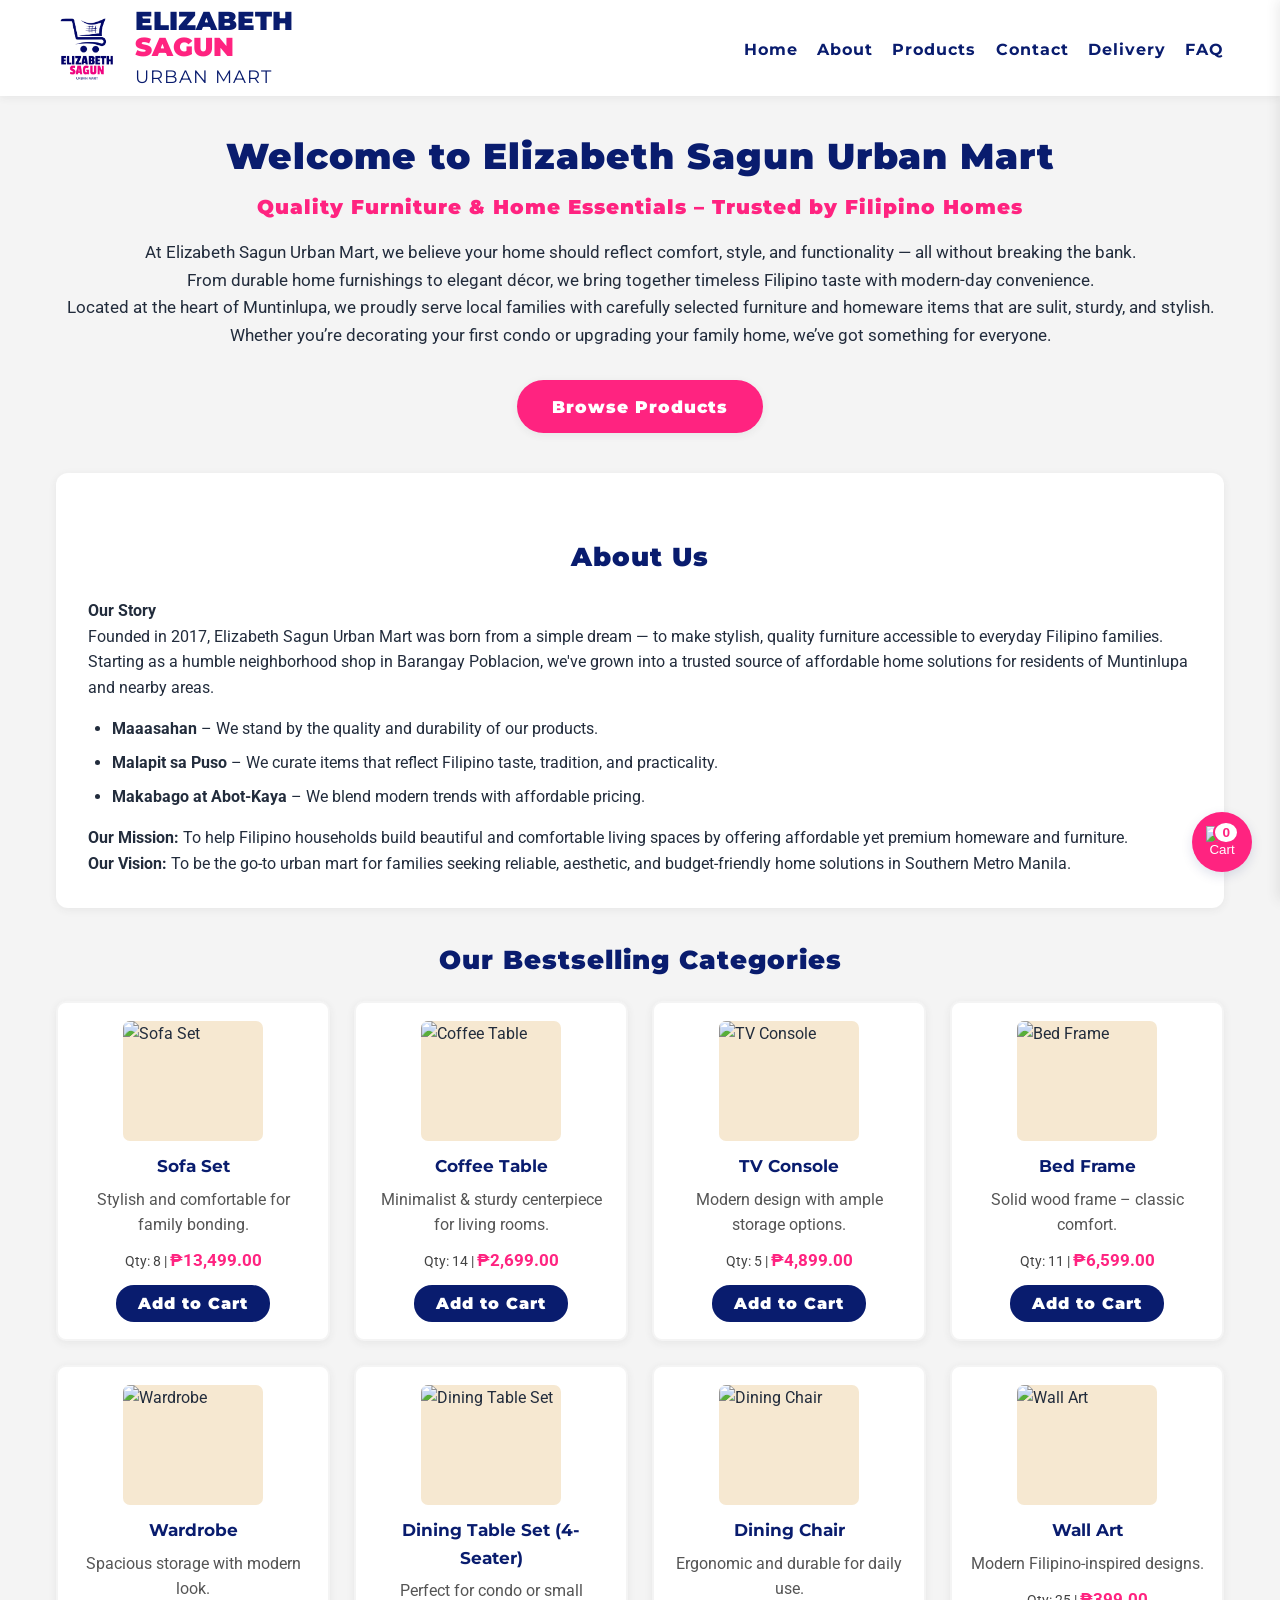
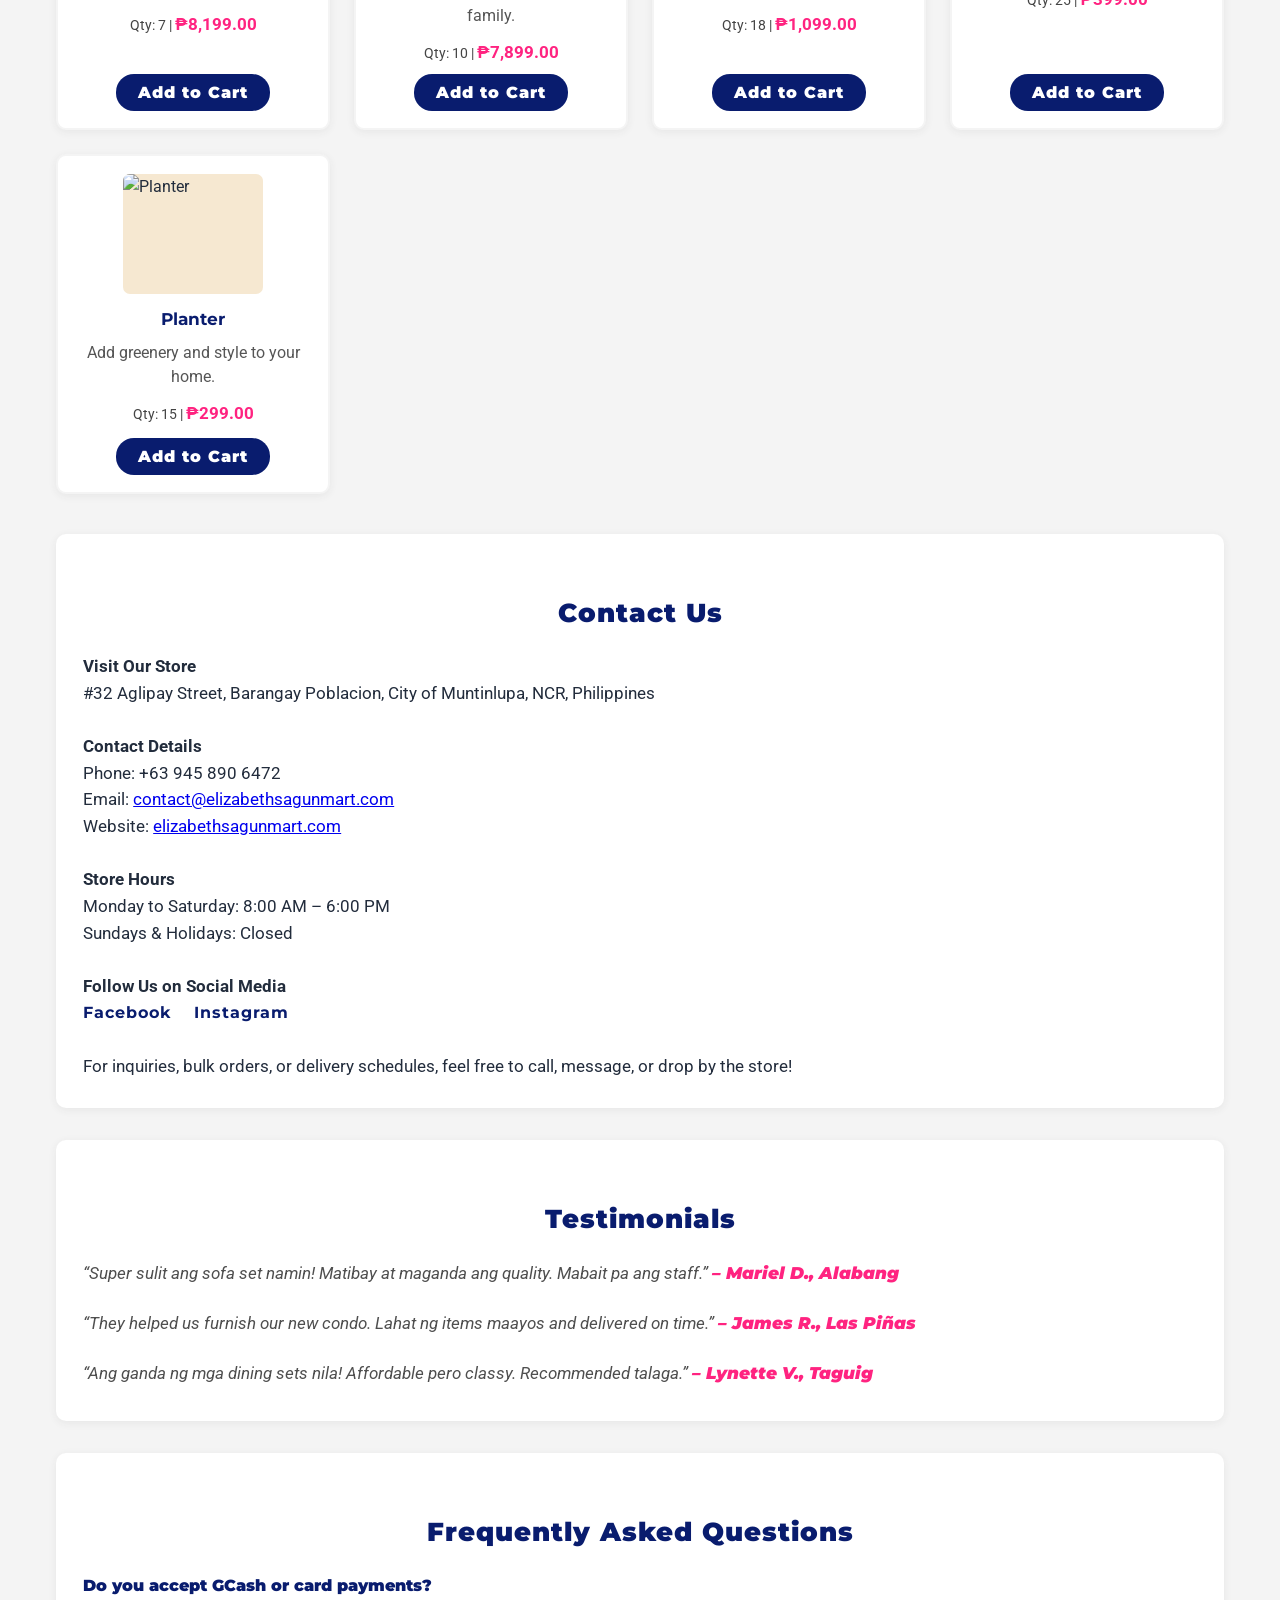
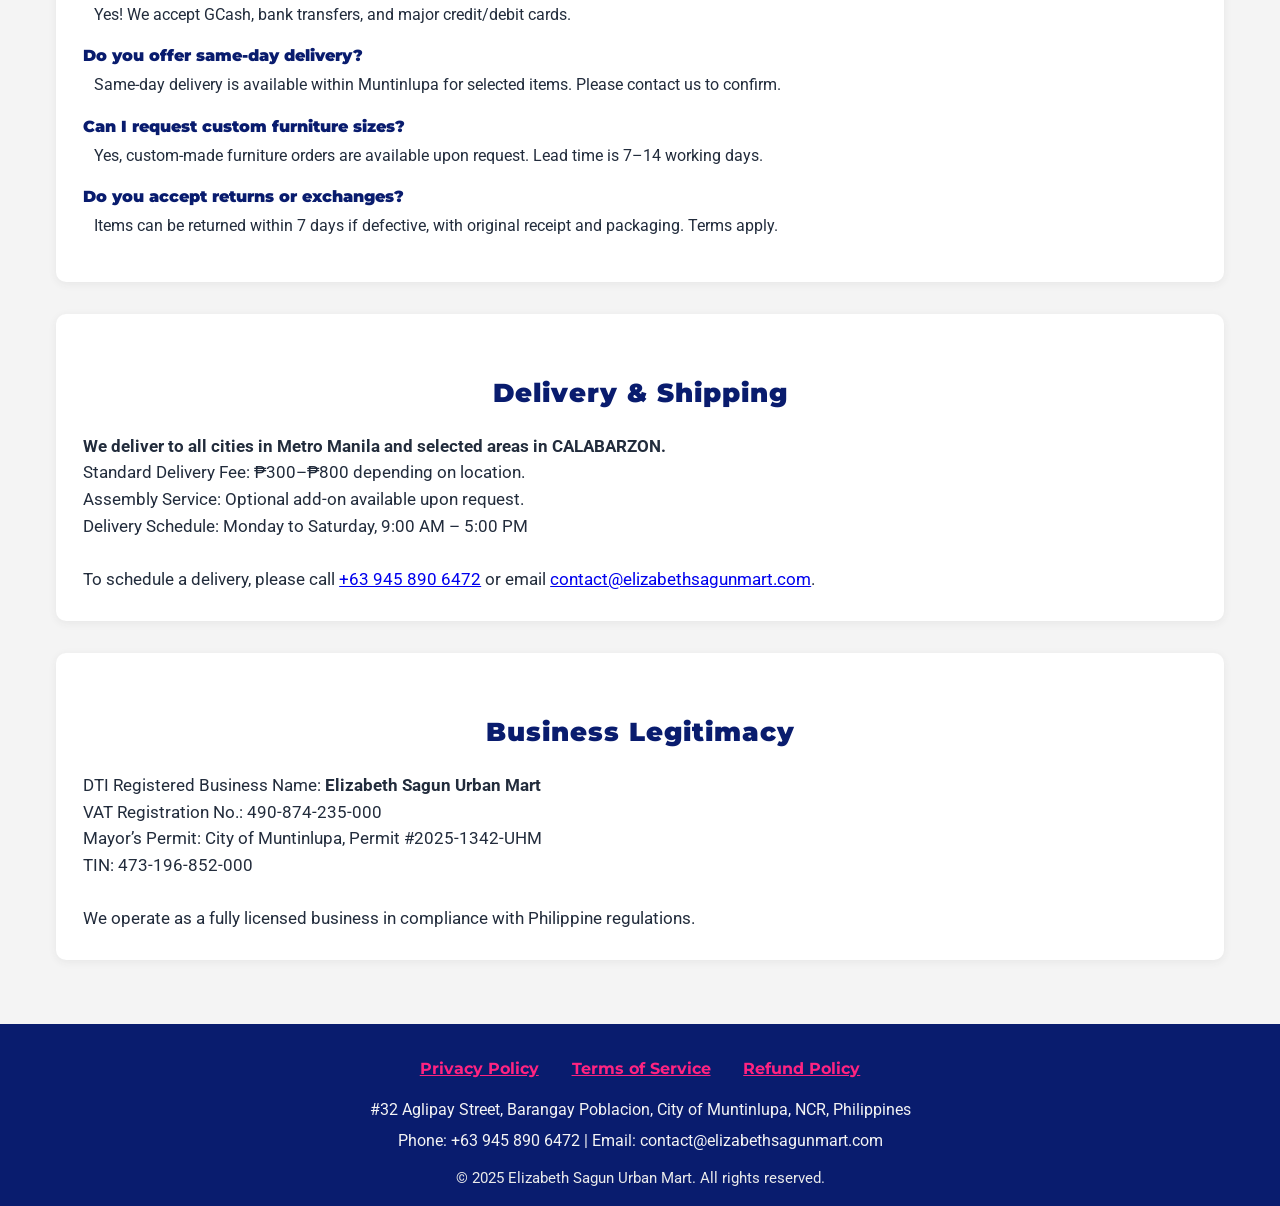
==== commit aba72f5b: "Update index.html" ====
--- a/index.html
+++ b/index.html
@@ -636,21 +636,21 @@
             <div class="product-grid">
                 <!-- Living Room Furniture -->
                 <div class="product-card">
-                    <img src="https://via.Pictures1.com/140x120?text=Sofa+Set" alt="Sofa Set">
+                    <img src="image/Pictures1.png" alt="Sofa Set">
                     <div class="product-title">Sofa Set</div>
                     <div class="product-desc">Stylish and comfortable for family bonding.</div>
                     <div class="product-meta">Qty: 8 | <span class="product-price">₱13,499.00</span></div>
                     <button class="add-to-cart-btn" data-title="Sofa Set" data-price="13499.00" data-img="https://via.Pictures.com/140x120?text=Sofa+Set">Add to Cart</button>
                 </div>
                 <div class="product-card">
-                    <img src="https://via.Pictures2.com/140x120?text=Coffee+Table" alt="Coffee Table">
+                    <img src="image/Pictures2.png" alt="Coffee Table">
                     <div class="product-title">Coffee Table</div>
                     <div class="product-desc">Minimalist &amp; sturdy centerpiece for living rooms.</div>
                     <div class="product-meta">Qty: 14 | <span class="product-price">₱2,699.00</span></div>
                     <button class="add-to-cart-btn" data-title="Coffee Table" data-price="2699.00" data-img="https://via.Pictures.com/140x120?text=Coffee+Table">Add to Cart</button>
                 </div>
                 <div class="product-card">
-                    <img src="https://via.Pictures3.com/140x120?text=TV+Console" alt="TV Console">
+                    <img src="image/Pictures3.png" alt="TV Console">
                     <div class="product-title">TV Console</div>
                     <div class="product-desc">Modern design with ample storage options.</div>
                     <div class="product-meta">Qty: 5 | <span class="product-price">₱4,899.00</span></div>
@@ -658,14 +658,14 @@
                 </div>
                 <!-- Bedroom Essentials -->
                 <div class="product-card">
-                    <img src="https://via.Pictures4.com/140x120?text=Bed+Frame" alt="Bed Frame">
+                    <img src="image/Pictures4.png" alt="Bed Frame">
                     <div class="product-title">Bed Frame</div>
                     <div class="product-desc">Solid wood frame – classic comfort.</div>
                     <div class="product-meta">Qty: 11 | <span class="product-price">₱6,599.00</span></div>
                     <button class="add-to-cart-btn" data-title="Bed Frame" data-price="6599.00" data-img="https://via.Pictures.com/140x120?text=Bed+Frame">Add to Cart</button>
                 </div>
                 <div class="product-card">
-                    <img src="https://via.Pictures5.com/140x120?text=Wardrobe" alt="Wardrobe">
+                    <img src="image/Pictures5.png" alt="Wardrobe">
                     <div class="product-title">Wardrobe</div>
                     <div class="product-desc">Spacious storage with modern look.</div>
                     <div class="product-meta">Qty: 7 | <span class="product-price">₱8,199.00</span></div>
@@ -673,14 +673,14 @@
                 </div>
                 <!-- Dining Area Sets -->
                 <div class="product-card">
-                    <img src="https://via.Pictures6.com/140x120?text=Dining+Table+Set" alt="Dining Table Set">
+                    <img src="image/Pictures6.png" alt="Dining Table Set">
                     <div class="product-title">Dining Table Set (4-Seater)</div>
                     <div class="product-desc">Perfect for condo or small family.</div>
                     <div class="product-meta">Qty: 10 | <span class="product-price">₱7,899.00</span></div>
                     <button class="add-to-cart-btn" data-title="Dining Table Set (4-Seater)" data-price="7899.00" data-img="https://via.Pictures.com/140x120?text=Dining+Table+Set">Add to Cart</button>
                 </div>
                 <div class="product-card">
-                    <img src="https://via.Pictures7.com/140x120?text=Dining+Chair" alt="Dining Chair">
+                    <img src="image/Pictures7.png" alt="Dining Chair">
                     <div class="product-title">Dining Chair</div>
                     <div class="product-desc">Ergonomic and durable for daily use.</div>
                     <div class="product-meta">Qty: 18 | <span class="product-price">₱1,099.00</span></div>
@@ -688,14 +688,14 @@
                 </div>
                 <!-- Homeware & Decor -->
                 <div class="product-card">
-                    <img src="https://via.Pictures8.com/140x120?text=Wall+Art" alt="Wall Art">
+                    <img src="image/Pictures8.png" alt="Wall Art">
                     <div class="product-title">Wall Art</div>
                     <div class="product-desc">Modern Filipino-inspired designs.</div>
                     <div class="product-meta">Qty: 25 | <span class="product-price">₱399.00</span></div>
                     <button class="add-to-cart-btn" data-title="Wall Art" data-price="399.00" data-img="https://via.Pictures.com/140x120?text=Wall+Art">Add to Cart</button>
                 </div>
                 <div class="product-card">
-                    <img src="https://via.Pictures9.com/140x120?text=Planter" alt="Planter">
+                    <img src="image/Pictures9.png" alt="Planter">
                     <div class="product-title">Planter</div>
                     <div class="product-desc">Add greenery and style to your home.</div>
                     <div class="product-meta">Qty: 15 | <span class="product-price">₱299.00</span></div>
@@ -787,7 +787,7 @@
                 DTI Registered Business Name: <strong>Elizabeth Sagun Urban Mart</strong><br>
                 VAT Registration No.: 490-874-235-000<br>
                 Mayor’s Permit: City of Muntinlupa, Permit #2025-1342-UHM<br>
-                TIN: 008-542-689-000<br>
+                TIN: 473-196-852-000<br>
                 <br>
                 We operate as a fully licensed business in compliance with Philippine regulations.
             </div>
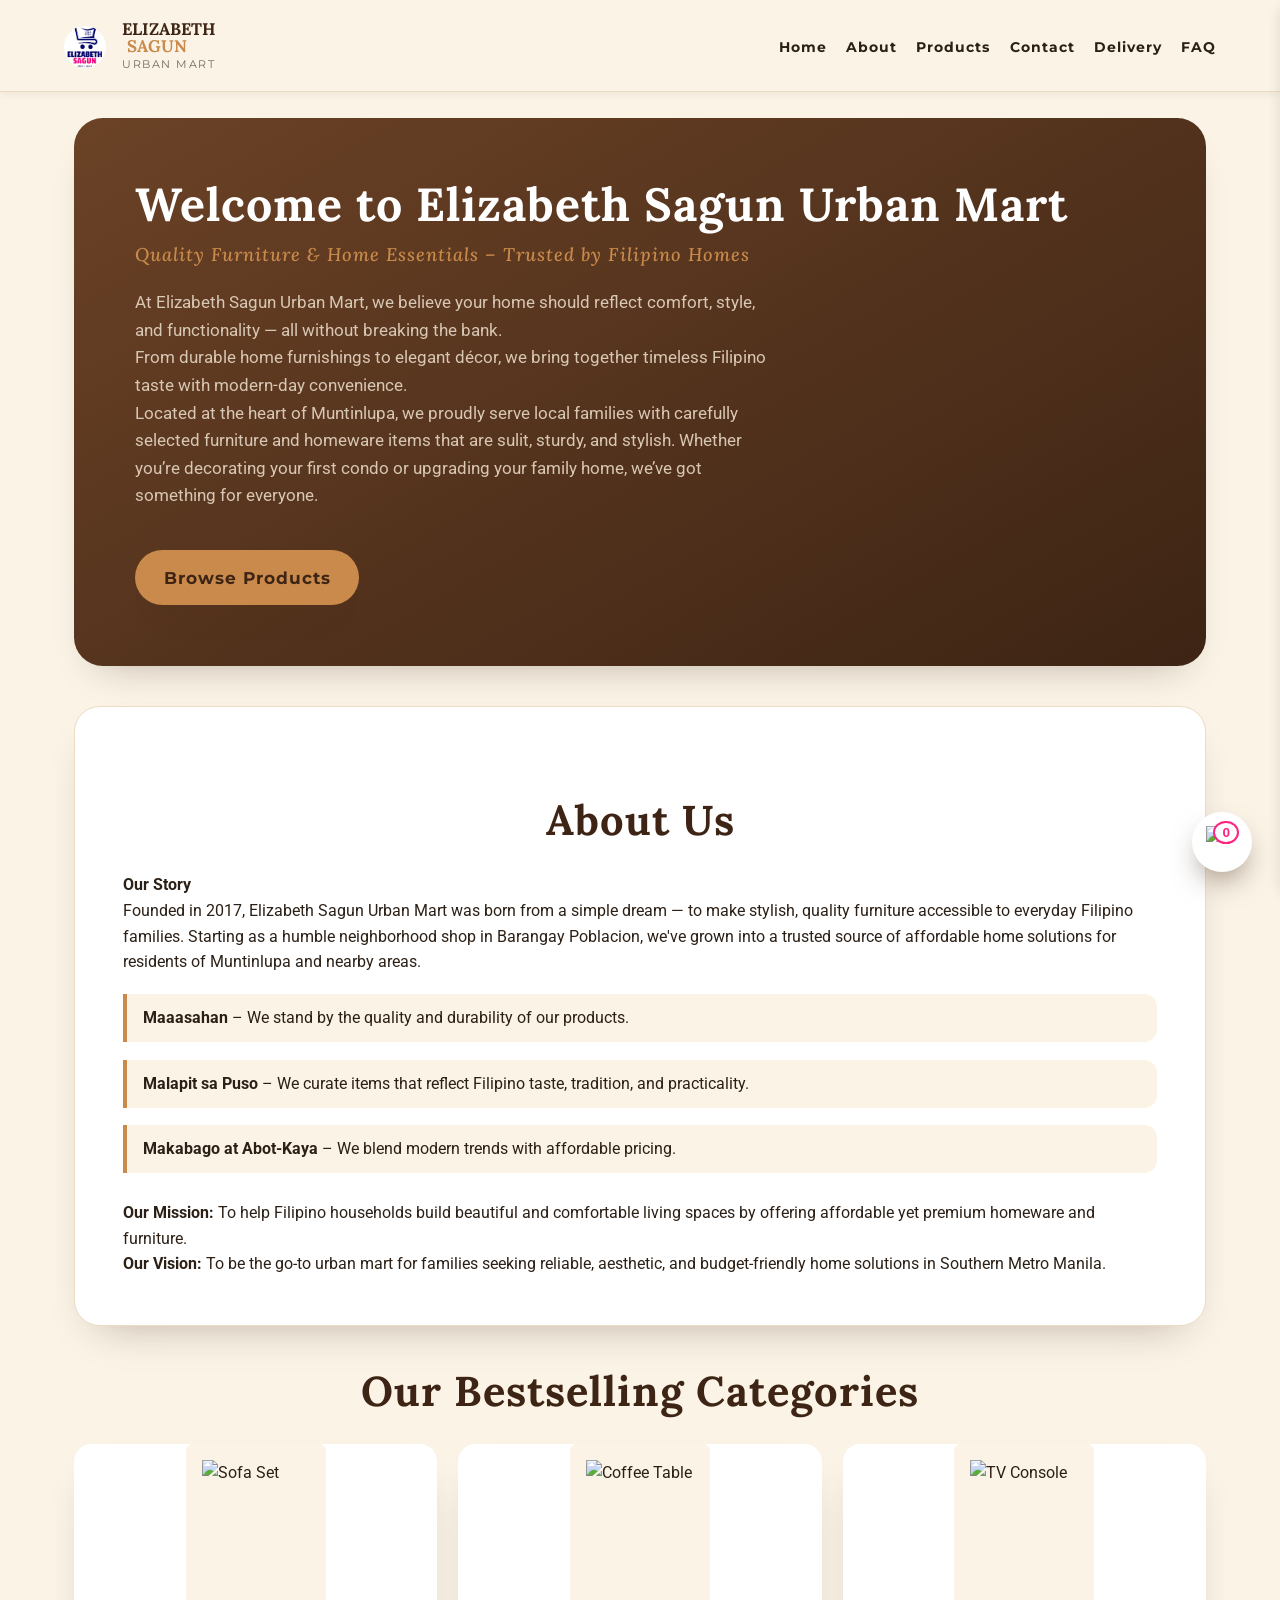
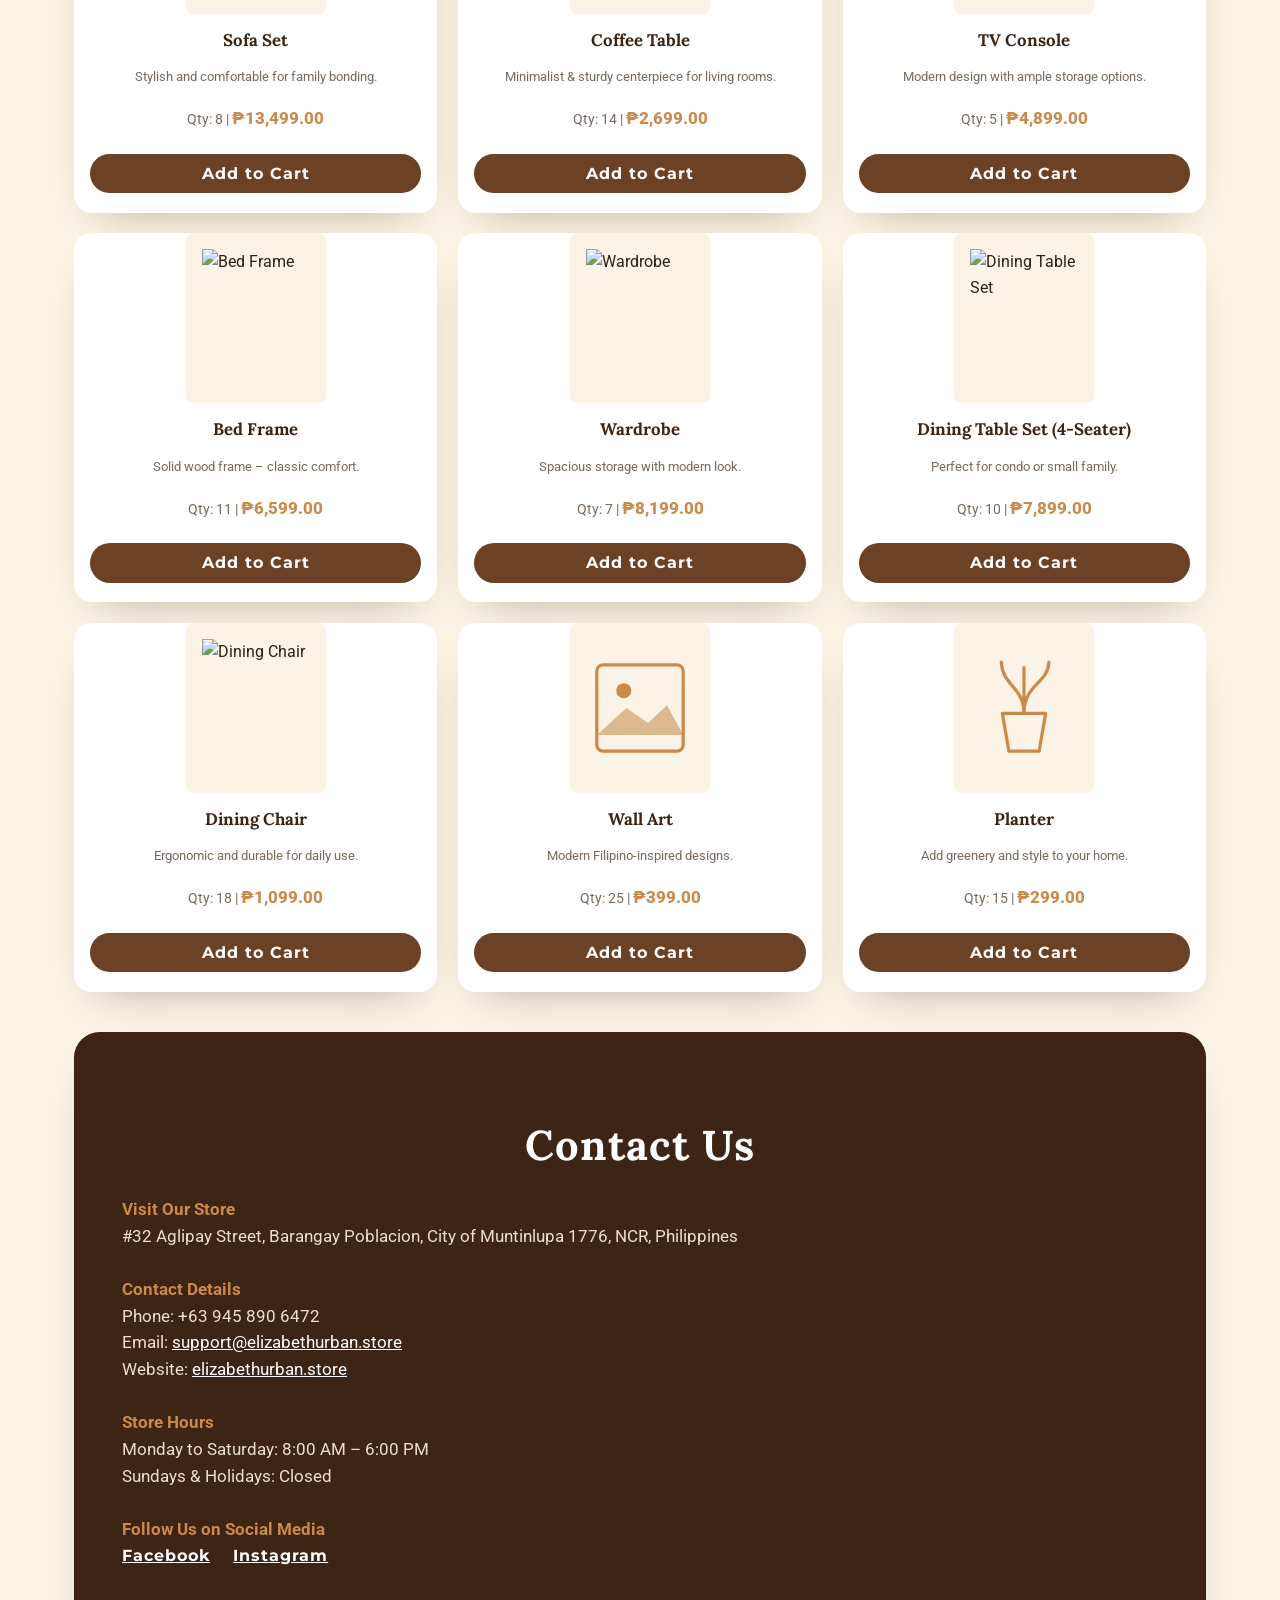
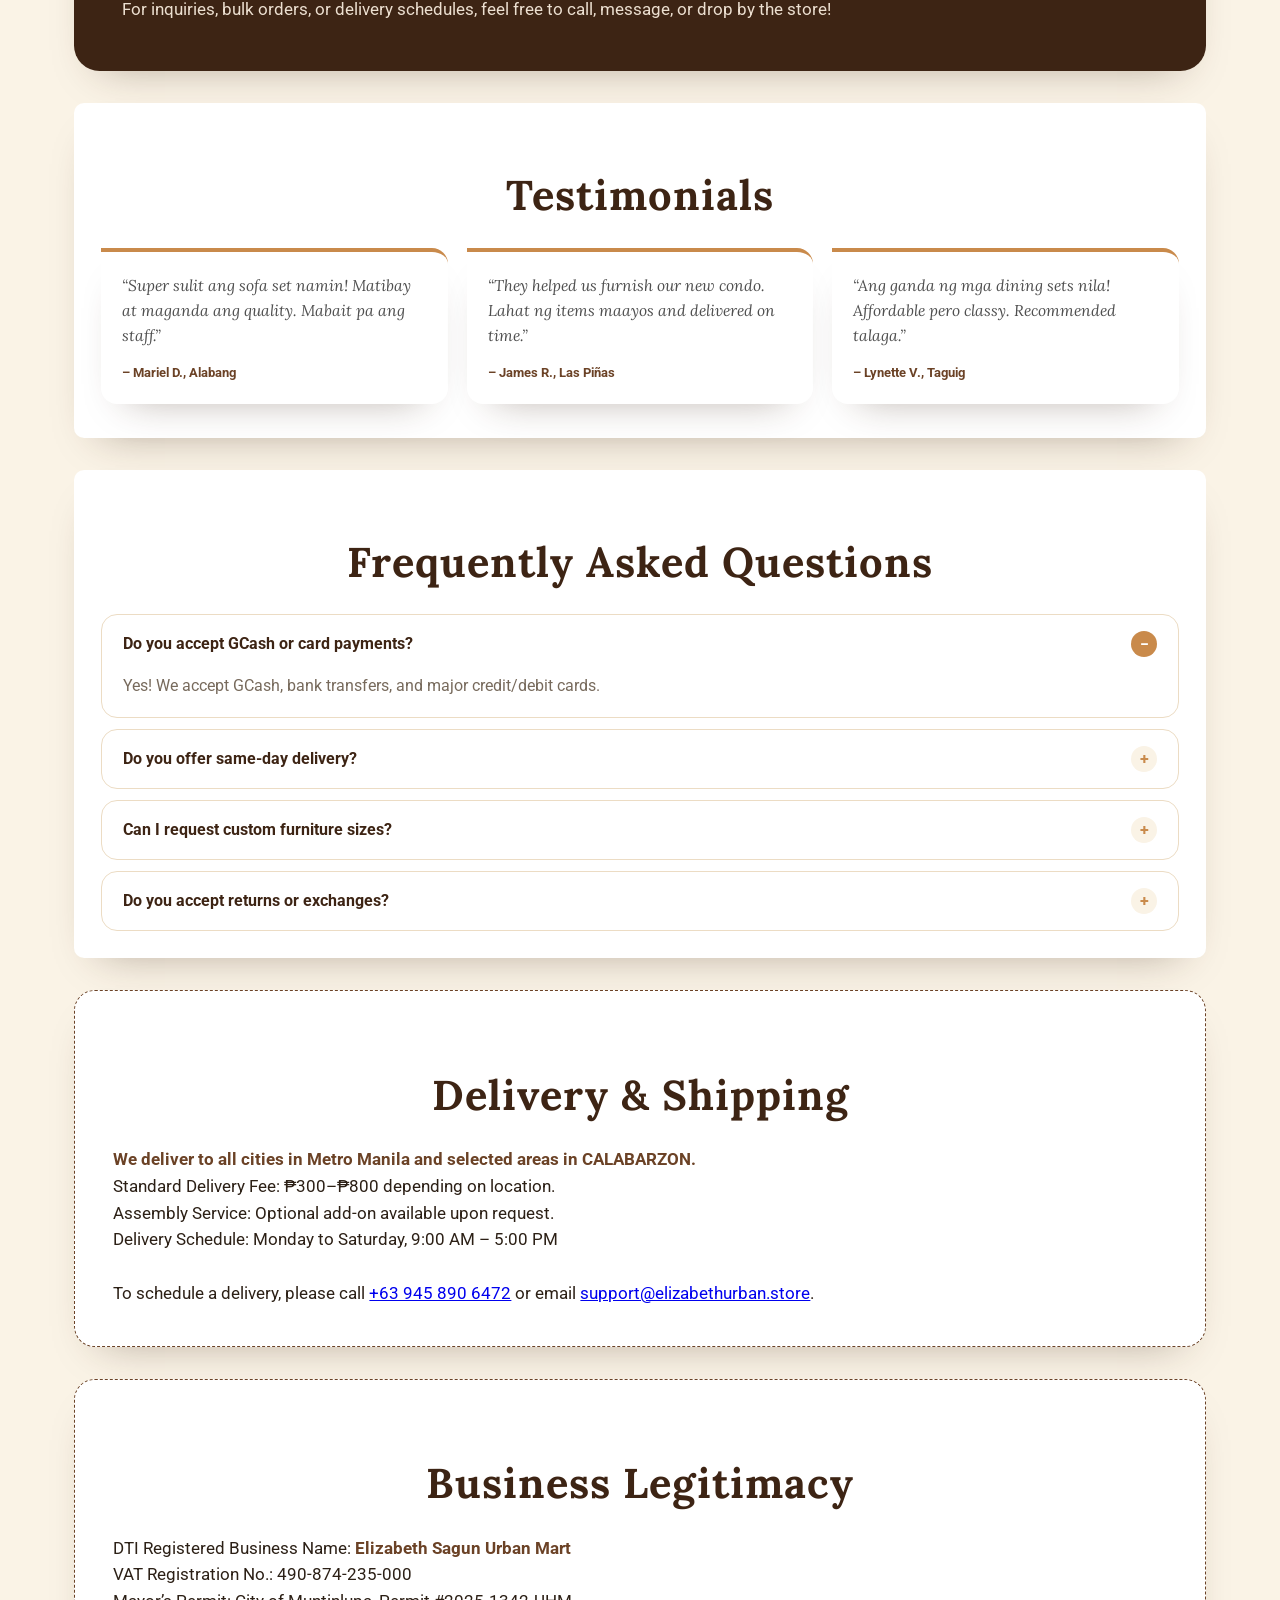
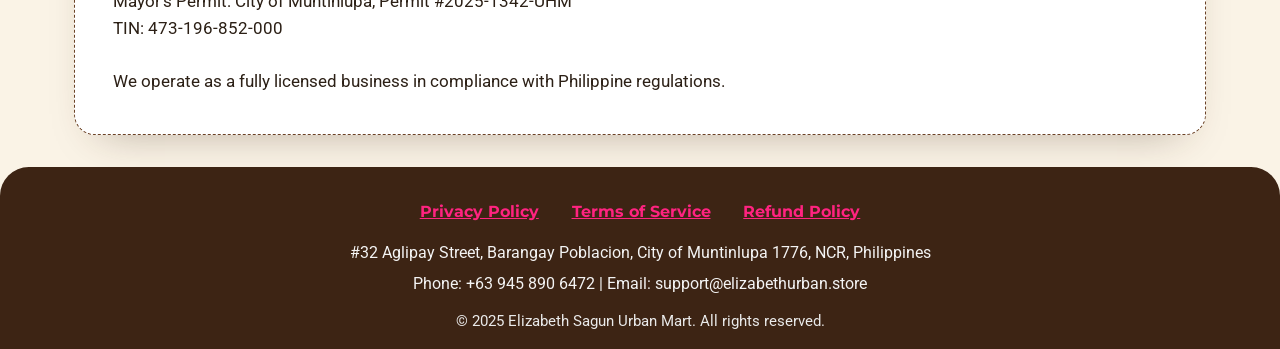
==== commit a6b267f7: "Update site content and fix business registration data Co-Authored-By: Claude Sonnet 5 <noreply@anth" ====
--- a/index.html
+++ b/index.html
@@ -7,6 +7,9 @@
     <meta name="description" content="Elizabeth Sagun Urban Mart: Trusted Filipino furniture and homeware store in Muntinlupa. Sulit, sturdy, stylish – browse our affordable catalog online.">
     <link rel="icon" type="image/png" href="image/LOGO.png">
     <link href="https://fonts.googleapis.com/css?family=Montserrat:900,700,400|Roboto:400,500&display=swap" rel="stylesheet">
+    <link rel="preconnect" href="https://fonts.googleapis.com">
+    <link rel="preconnect" href="https://fonts.gstatic.com" crossorigin>
+    <link href="https://fonts.googleapis.com/css2?family=Lora:wght@500;600;700&display=swap" rel="stylesheet">
     <style>
         :root {
             --navy: #091c6e;
@@ -564,6 +567,7 @@
             font-family: 'Roboto', Arial, sans-serif;
         }
     </style>
+  <link rel="stylesheet" href="polish.css">
 </head>
 <body>
     <header>
@@ -640,21 +644,21 @@
                     <div class="product-title">Sofa Set</div>
                     <div class="product-desc">Stylish and comfortable for family bonding.</div>
                     <div class="product-meta">Qty: 8 | <span class="product-price">₱13,499.00</span></div>
-                    <button class="add-to-cart-btn" data-title="Sofa Set" data-price="13499.00" data-img="https://via.Pictures.com/140x120?text=Sofa+Set">Add to Cart</button>
+                    <button class="add-to-cart-btn" data-title="Sofa Set" data-price="13499.00" data-img="image/Pictures1.png">Add to Cart</button>
                 </div>
                 <div class="product-card">
                     <img src="image/Pictures2.png" alt="Coffee Table">
                     <div class="product-title">Coffee Table</div>
                     <div class="product-desc">Minimalist &amp; sturdy centerpiece for living rooms.</div>
                     <div class="product-meta">Qty: 14 | <span class="product-price">₱2,699.00</span></div>
-                    <button class="add-to-cart-btn" data-title="Coffee Table" data-price="2699.00" data-img="https://via.Pictures.com/140x120?text=Coffee+Table">Add to Cart</button>
+                    <button class="add-to-cart-btn" data-title="Coffee Table" data-price="2699.00" data-img="image/Pictures2.png">Add to Cart</button>
                 </div>
                 <div class="product-card">
                     <img src="image/Pictures3.png" alt="TV Console">
                     <div class="product-title">TV Console</div>
                     <div class="product-desc">Modern design with ample storage options.</div>
                     <div class="product-meta">Qty: 5 | <span class="product-price">₱4,899.00</span></div>
-                    <button class="add-to-cart-btn" data-title="TV Console" data-price="4899.00" data-img="https://via.Pictures.com/140x120?text=TV+Console">Add to Cart</button>
+                    <button class="add-to-cart-btn" data-title="TV Console" data-price="4899.00" data-img="image/Pictures3.png">Add to Cart</button>
                 </div>
                 <!-- Bedroom Essentials -->
                 <div class="product-card">
@@ -662,14 +666,14 @@
                     <div class="product-title">Bed Frame</div>
                     <div class="product-desc">Solid wood frame – classic comfort.</div>
                     <div class="product-meta">Qty: 11 | <span class="product-price">₱6,599.00</span></div>
-                    <button class="add-to-cart-btn" data-title="Bed Frame" data-price="6599.00" data-img="https://via.Pictures.com/140x120?text=Bed+Frame">Add to Cart</button>
+                    <button class="add-to-cart-btn" data-title="Bed Frame" data-price="6599.00" data-img="image/Pictures4.png">Add to Cart</button>
                 </div>
                 <div class="product-card">
                     <img src="image/Pictures5.png" alt="Wardrobe">
                     <div class="product-title">Wardrobe</div>
                     <div class="product-desc">Spacious storage with modern look.</div>
                     <div class="product-meta">Qty: 7 | <span class="product-price">₱8,199.00</span></div>
-                    <button class="add-to-cart-btn" data-title="Wardrobe" data-price="8199.00" data-img="https://via.Pictures.com/140x120?text=Wardrobe">Add to Cart</button>
+                    <button class="add-to-cart-btn" data-title="Wardrobe" data-price="8199.00" data-img="image/Pictures5.png">Add to Cart</button>
                 </div>
                 <!-- Dining Area Sets -->
                 <div class="product-card">
@@ -677,29 +681,29 @@
                     <div class="product-title">Dining Table Set (4-Seater)</div>
                     <div class="product-desc">Perfect for condo or small family.</div>
                     <div class="product-meta">Qty: 10 | <span class="product-price">₱7,899.00</span></div>
-                    <button class="add-to-cart-btn" data-title="Dining Table Set (4-Seater)" data-price="7899.00" data-img="https://via.Pictures.com/140x120?text=Dining+Table+Set">Add to Cart</button>
+                    <button class="add-to-cart-btn" data-title="Dining Table Set (4-Seater)" data-price="7899.00" data-img="image/Pictures6.png">Add to Cart</button>
                 </div>
                 <div class="product-card">
                     <img src="image/Pictures7.png" alt="Dining Chair">
                     <div class="product-title">Dining Chair</div>
                     <div class="product-desc">Ergonomic and durable for daily use.</div>
                     <div class="product-meta">Qty: 18 | <span class="product-price">₱1,099.00</span></div>
-                    <button class="add-to-cart-btn" data-title="Dining Chair" data-price="1099.00" data-img="https://via.Pictures.com/140x120?text=Dining+Chair">Add to Cart</button>
+                    <button class="add-to-cart-btn" data-title="Dining Chair" data-price="1099.00" data-img="image/Pictures7.png">Add to Cart</button>
                 </div>
                 <!-- Homeware & Decor -->
                 <div class="product-card">
-                    <img src="image/Pictures8.png" alt="Wall Art">
+                    <img src="data:image/svg+xml,%3Csvg xmlns='http://www.w3.org/2000/svg' viewBox='0 0 200 200'%3E%3Crect x='20' y='20' width='160' height='160' rx='12' fill='none' stroke='%23c98a4b' stroke-width='6'/%3E%3Ccircle cx='70' cy='68' r='14' fill='%23c98a4b'/%3E%3Cpath d='M20 150 L75 100 L115 128 L150 95 L180 150 Z' fill='%23c98a4b' opacity='0.55'/%3E%3C/svg%3E" alt="Wall Art">
                     <div class="product-title">Wall Art</div>
                     <div class="product-desc">Modern Filipino-inspired designs.</div>
                     <div class="product-meta">Qty: 25 | <span class="product-price">₱399.00</span></div>
-                    <button class="add-to-cart-btn" data-title="Wall Art" data-price="399.00" data-img="https://via.Pictures.com/140x120?text=Wall+Art">Add to Cart</button>
+                    <button class="add-to-cart-btn" data-title="Wall Art" data-price="399.00" data-img="data:image/svg+xml,%3Csvg xmlns='http://www.w3.org/2000/svg' viewBox='0 0 200 200'%3E%3Crect x='20' y='20' width='160' height='160' rx='12' fill='none' stroke='%23c98a4b' stroke-width='6'/%3E%3Ccircle cx='70' cy='68' r='14' fill='%23c98a4b'/%3E%3Cpath d='M20 150 L75 100 L115 128 L150 95 L180 150 Z' fill='%23c98a4b' opacity='0.55'/%3E%3C/svg%3E">Add to Cart</button>
                 </div>
                 <div class="product-card">
-                    <img src="image/Pictures9.png" alt="Planter">
+                    <img src="data:image/svg+xml,%3Csvg xmlns='http://www.w3.org/2000/svg' viewBox='0 0 200 200'%3E%3Cpath d='M60 110 L140 110 L128 180 L72 180 Z' fill='none' stroke='%23c98a4b' stroke-width='6' stroke-linejoin='round'/%3E%3Cpath d='M100 110 C100 60 60 60 58 15 M100 110 C100 55 145 55 146 15 M100 110 L100 25' stroke='%23c98a4b' stroke-width='6' fill='none' stroke-linecap='round'/%3E%3C/svg%3E" alt="Planter">
                     <div class="product-title">Planter</div>
                     <div class="product-desc">Add greenery and style to your home.</div>
                     <div class="product-meta">Qty: 15 | <span class="product-price">₱299.00</span></div>
-                    <button class="add-to-cart-btn" data-title="Planter" data-price="299.00" data-img="https://via.Pictures.com/140x120?text=Planter">Add to Cart</button>
+                    <button class="add-to-cart-btn" data-title="Planter" data-price="299.00" data-img="data:image/svg+xml,%3Csvg xmlns='http://www.w3.org/2000/svg' viewBox='0 0 200 200'%3E%3Cpath d='M60 110 L140 110 L128 180 L72 180 Z' fill='none' stroke='%23c98a4b' stroke-width='6' stroke-linejoin='round'/%3E%3Cpath d='M100 110 C100 60 60 60 58 15 M100 110 C100 55 145 55 146 15 M100 110 L100 25' stroke='%23c98a4b' stroke-width='6' fill='none' stroke-linecap='round'/%3E%3C/svg%3E">Add to Cart</button>
                 </div>
             </div>
         </section>
@@ -708,12 +712,12 @@
             <div class="section-title">Contact Us</div>
             <div class="contact-details">
                 <strong>Visit Our Store</strong><br>
-                #32 Aglipay Street, Barangay Poblacion, City of Muntinlupa, NCR, Philippines
+                #32 Aglipay Street, Barangay Poblacion, City of Muntinlupa 1776, NCR, Philippines
                 <br><br>
                 <strong>Contact Details</strong><br>
                 Phone: +63 945 890 6472<br>
-                Email: <a href="mailto:contact@elizabethsagunmart.com">contact@elizabethsagunmart.com</a><br>
-                Website: <a href="https://elizabethsagunmart.com" target="_blank">elizabethsagunmart.com</a><br>
+                Email: <a href="mailto:support@elizabethurban.store">support@elizabethurban.store</a><br>
+                Website: <a href="https://elizabethurban.store" target="_blank">elizabethurban.store</a><br>
                 <br>
                 <strong>Store Hours</strong><br>
                 Monday to Saturday: 8:00 AM – 6:00 PM<br>
@@ -749,24 +753,24 @@
 
         <section class="faq-section" id="faq">
             <div class="section-title">Frequently Asked Questions</div>
-            <ul class="faq-list">
-                <li>
-                    <div class="faq-q">Do you accept GCash or card payments?</div>
-                    <div class="faq-a">Yes! We accept GCash, bank transfers, and major credit/debit cards.</div>
-                </li>
-                <li>
-                    <div class="faq-q">Do you offer same-day delivery?</div>
-                    <div class="faq-a">Same-day delivery is available within Muntinlupa for selected items. Please contact us to confirm.</div>
-                </li>
-                <li>
-                    <div class="faq-q">Can I request custom furniture sizes?</div>
-                    <div class="faq-a">Yes, custom-made furniture orders are available upon request. Lead time is 7–14 working days.</div>
-                </li>
-                <li>
-                    <div class="faq-q">Do you accept returns or exchanges?</div>
-                    <div class="faq-a">Items can be returned within 7 days if defective, with original receipt and packaging. Terms apply.</div>
-                </li>
-            </ul>
+            <div class="faq-list">
+                <details class="faq-item" open>
+                    <summary>Do you accept GCash or card payments?</summary>
+                    <p>Yes! We accept GCash, bank transfers, and major credit/debit cards.</p>
+                </details>
+                <details class="faq-item">
+                    <summary>Do you offer same-day delivery?</summary>
+                    <p>Same-day delivery is available within Muntinlupa for selected items. Please contact us to confirm.</p>
+                </details>
+                <details class="faq-item">
+                    <summary>Can I request custom furniture sizes?</summary>
+                    <p>Yes, custom-made furniture orders are available upon request. Lead time is 7–14 working days.</p>
+                </details>
+                <details class="faq-item">
+                    <summary>Do you accept returns or exchanges?</summary>
+                    <p>Items can be returned within 7 days if defective, with original receipt and packaging. Terms apply.</p>
+                </details>
+            </div>
         </section>
 
         <section class="delivery-section" id="delivery">
@@ -777,7 +781,7 @@
                 Assembly Service: Optional add-on available upon request.<br>
                 Delivery Schedule: Monday to Saturday, 9:00 AM – 5:00 PM<br>
                 <br>
-                To schedule a delivery, please call <a href="tel:+639458906472">+63 945 890 6472</a> or email <a href="mailto:contact@elizabethsagunmart.com">contact@elizabethsagunmart.com</a>.
+                To schedule a delivery, please call <a href="tel:+639458906472">+63 945 890 6472</a> or email <a href="mailto:support@elizabethurban.store">support@elizabethurban.store</a>.
             </div>
         </section>
 
@@ -801,10 +805,10 @@
             <a href="refund-policy.html">Refund Policy</a>
         </div>
         <div class="footer-address">
-            #32 Aglipay Street, Barangay Poblacion, City of Muntinlupa, NCR, Philippines
+            #32 Aglipay Street, Barangay Poblacion, City of Muntinlupa 1776, NCR, Philippines
         </div>
         <div class="footer-contact">
-            Phone: +63 945 890 6472 | Email: contact@elizabethsagunmart.com
+            Phone: +63 945 890 6472 | Email: support@elizabethurban.store
         </div>
         <div class="footer-copyright">
             &copy; 2025 Elizabeth Sagun Urban Mart. All rights reserved.
--- a/polish.css
+++ b/polish.css
@@ -0,0 +1,100 @@
+:root {
+  --walnut: #6b4226;
+  --walnut-deep: #3d2414;
+  --clay: #c98a4b;
+  --parchment: #faf3e6;
+  --card: #fff;
+  --ink: #2c2016;
+  --muted: #776a5c;
+  --line: #ecdcc4;
+  --radius: 1.2rem;
+  --shadow: 0 20px 42px -26px rgba(61,36,20,.4);
+  --display: 'Lora', Georgia, serif;
+}
+html { scroll-behavior: smooth; }
+body { background: var(--parchment); color: var(--ink); -webkit-font-smoothing: antialiased; }
+section[id] { scroll-margin-top: 110px; }
+h1, h3, .section-title { font-family: var(--display); }
+
+/* Header */
+header { background: rgba(250,243,230,.95); backdrop-filter: blur(6px); box-shadow: none; border-bottom: 1px solid var(--line); }
+.nav-container { padding: .8rem 1.5rem; }
+.logo-img { width: 42px; height: 42px; border-radius: 50%; }
+.logo-main, .logo-highlight { font-family: var(--display); font-size: 1.05rem; color: var(--walnut-deep); }
+.logo-highlight { color: var(--clay); margin-left: .3rem; }
+.logo-sub { display: block; font-size: .68rem; letter-spacing: .14em; color: var(--muted); }
+#mainNav a { font-weight: 700; font-size: .86rem; color: var(--ink); }
+#mainNav a:hover { color: var(--clay); }
+
+main { max-width: 1180px; margin: 0 auto; padding: 0 1.5rem; }
+main > section { margin-bottom: clamp(3.2rem, 7vw, 5.5rem); }
+.section-title { font-size: clamp(1.8rem, 3.6vw, 2.6rem); color: var(--walnut-deep); margin-bottom: 1.2rem; }
+
+/* Hero */
+.home-section {
+  text-align: left; background: linear-gradient(150deg, var(--walnut) 0%, var(--walnut-deep) 100%); color: #ecdfd0;
+  border-radius: 1.8rem; padding: clamp(2rem, 5vw, 3.8rem); margin-top: 1.6rem; box-shadow: var(--shadow);
+}
+.home-section h1 { font-family: var(--display); color: #fff; font-size: clamp(2rem, 4vw, 2.9rem); line-height: 1.12; }
+.home-section h2 { font-family: var(--display); font-weight: 500; font-style: italic; color: var(--clay); font-size: 1.15rem; margin: .6rem 0 1.2rem; }
+.home-section p { color: #d8c7b4; max-width: 64ch; }
+.cta-btn { display: inline-block; margin-top: 1.4rem; background: var(--clay); color: var(--walnut-deep); border-radius: 999px; padding: .85rem 1.8rem; font-weight: 700; }
+.cta-btn:hover { background: #fff; }
+
+/* About */
+.about-section { background: var(--card); border: 1px solid var(--line); border-radius: 1.6rem; padding: clamp(1.8rem,4vw,3rem); }
+.about-section ul { list-style: none; margin: 1.2rem 0; display: grid; gap: .6rem; }
+.about-section li { background: var(--parchment); border-left: 4px solid var(--clay); border-radius: 0 .8rem .8rem 0; padding: .7rem 1rem; }
+
+/* Products */
+.product-grid { display: grid; grid-template-columns: repeat(3, 1fr); gap: 1.3rem; }
+.product-card { background: var(--card); border: none; border-radius: 1.1rem; box-shadow: var(--shadow); padding: 0 0 1.2rem; overflow: hidden; transition: transform .2s; }
+.product-card:hover { transform: translateY(-5px); }
+.product-card img { width: 100%; height: 170px; object-fit: contain; background: var(--parchment); padding: 1rem; margin-bottom: .8rem; }
+.product-title { font-family: var(--display); color: var(--walnut-deep); font-size: 1.05rem; padding: 0 1rem; }
+.product-desc { color: var(--muted); font-size: .84rem; padding: .3rem 1rem 0; }
+.product-meta { color: var(--muted); font-size: .85rem; padding: .5rem 1rem .8rem; }
+.product-price { color: var(--clay); font-weight: 800; }
+.add-to-cart-btn { margin: 0 1rem; width: calc(100% - 2rem); background: var(--walnut); color: #fff; border: none; border-radius: 999px; padding: .65rem; font-weight: 700; cursor: pointer; }
+.add-to-cart-btn:hover { background: var(--clay); color: var(--walnut-deep); }
+
+/* Cart */
+.cart-section { border-radius: 1.3rem 0 0 1.3rem; }
+.checkout-btn { background: var(--walnut); color: #fff; border-radius: 999px; }
+.checkout-btn:hover { background: var(--clay); color: var(--walnut-deep); }
+.floating-cart-btn { background: #fff; box-shadow: 0 14px 28px -8px rgba(61,36,20,.5); }
+
+/* Contact */
+.contact-section { background: var(--walnut-deep); color: #ecdfd0; border-radius: 1.6rem; padding: clamp(1.8rem,4vw,3rem); }
+.contact-section .section-title { color: #fff; }
+.contact-section strong { color: var(--clay); }
+.contact-section a { color: #fff; text-decoration: underline; }
+
+/* Testimonials */
+.testimonial-list { display: grid; grid-template-columns: repeat(3, 1fr); gap: 1.2rem; }
+.testimonial { background: var(--card); border-top: 4px solid var(--clay); border-radius: 0 1rem 1rem 1rem; box-shadow: var(--shadow); padding: 1.3rem; font-family: var(--display); font-style: italic; font-size: .98rem; }
+.testimonial-author { display: block; margin-top: .9rem; font-family: 'Roboto', sans-serif; font-style: normal; font-weight: 700; font-size: .8rem; color: var(--walnut); }
+
+/* FAQ */
+.faq-list { display: flex; flex-direction: column; gap: .7rem; }
+.faq-item { background: var(--card); border: 1px solid var(--line); border-radius: 1rem; overflow: hidden; }
+.faq-item summary { cursor: pointer; list-style: none; padding: 1rem 1.3rem; font-weight: 700; color: var(--walnut-deep); display: flex; justify-content: space-between; gap: 1rem; }
+.faq-item summary::-webkit-details-marker { display: none; }
+.faq-item summary::after { content: '+'; flex: none; width: 26px; height: 26px; border-radius: 50%; background: var(--parchment); color: var(--clay); display: flex; align-items: center; justify-content: center; }
+.faq-item[open] summary::after { content: '\2212'; background: var(--clay); color: #fff; }
+.faq-item p { padding: 0 1.3rem 1.1rem; margin: 0; color: var(--muted); }
+
+/* Delivery / Legitimacy */
+.delivery-section, .legitimacy-section { background: var(--card); border: 1px dashed var(--walnut); border-radius: 1.3rem; padding: clamp(1.6rem,4vw,2.4rem); }
+.delivery-details strong, .legitimacy-details strong { color: var(--walnut); }
+
+footer { background: var(--walnut-deep); border-radius: 1.8rem 1.8rem 0 0; }
+
+@media (max-width: 1000px) {
+  .product-grid, .testimonial-list { grid-template-columns: 1fr 1fr; }
+}
+@media (max-width: 600px) {
+  .product-grid, .testimonial-list { grid-template-columns: 1fr; }
+  .home-section { border-radius: 1.4rem; }
+}
+@media (prefers-reduced-motion: reduce) { html { scroll-behavior: auto; } * { transition: none !important; } }
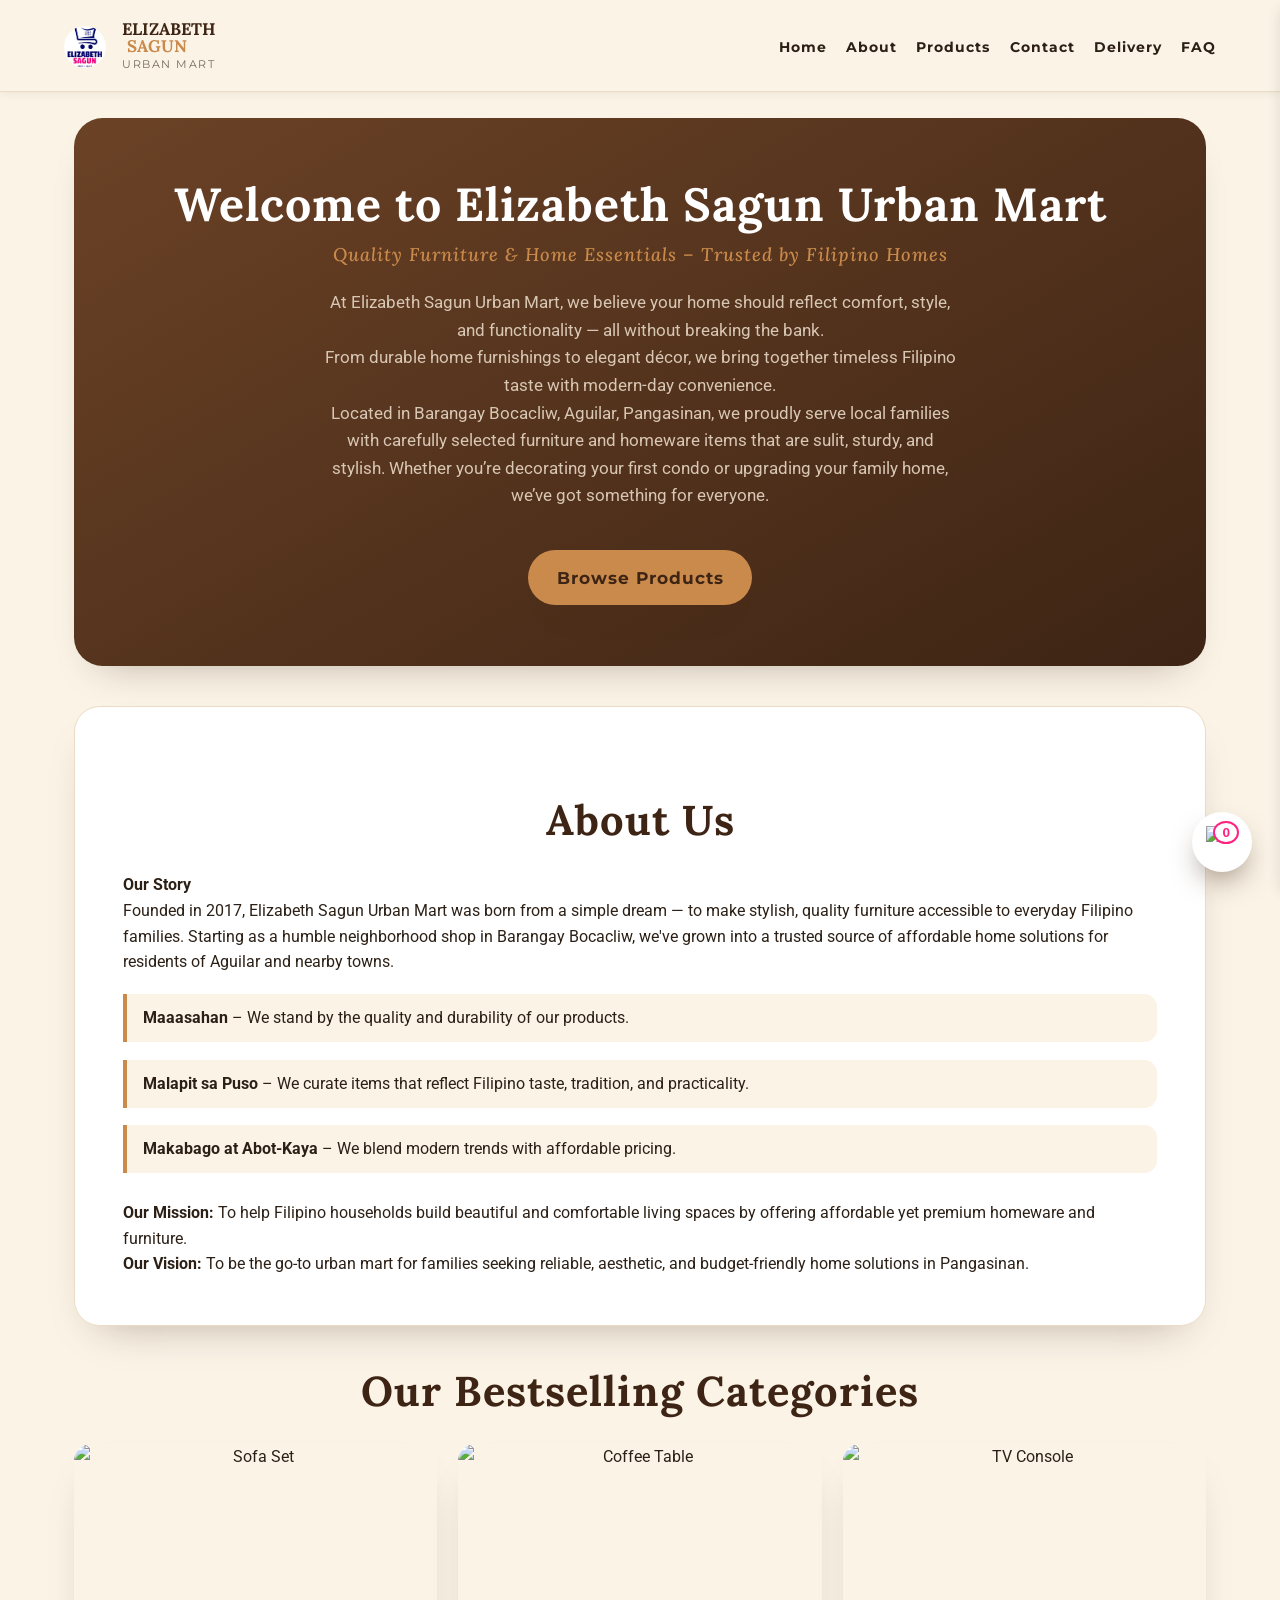
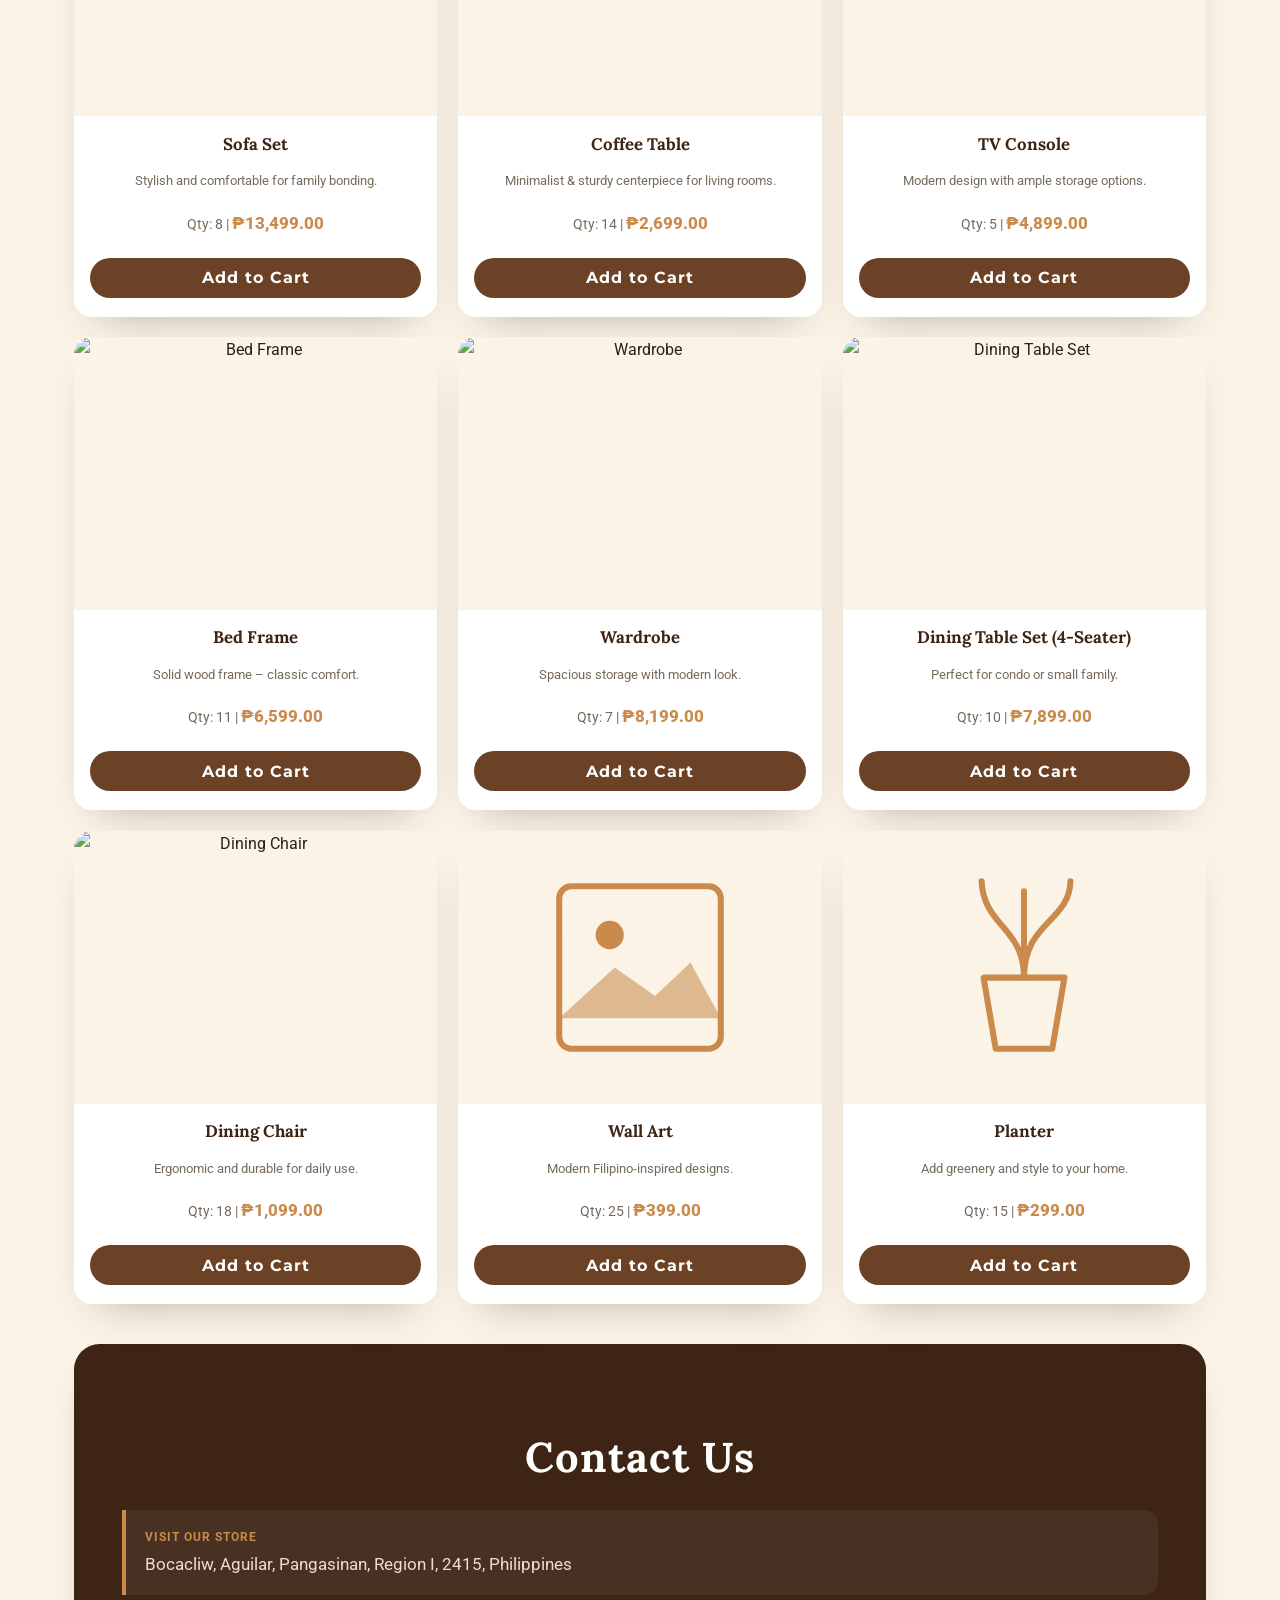
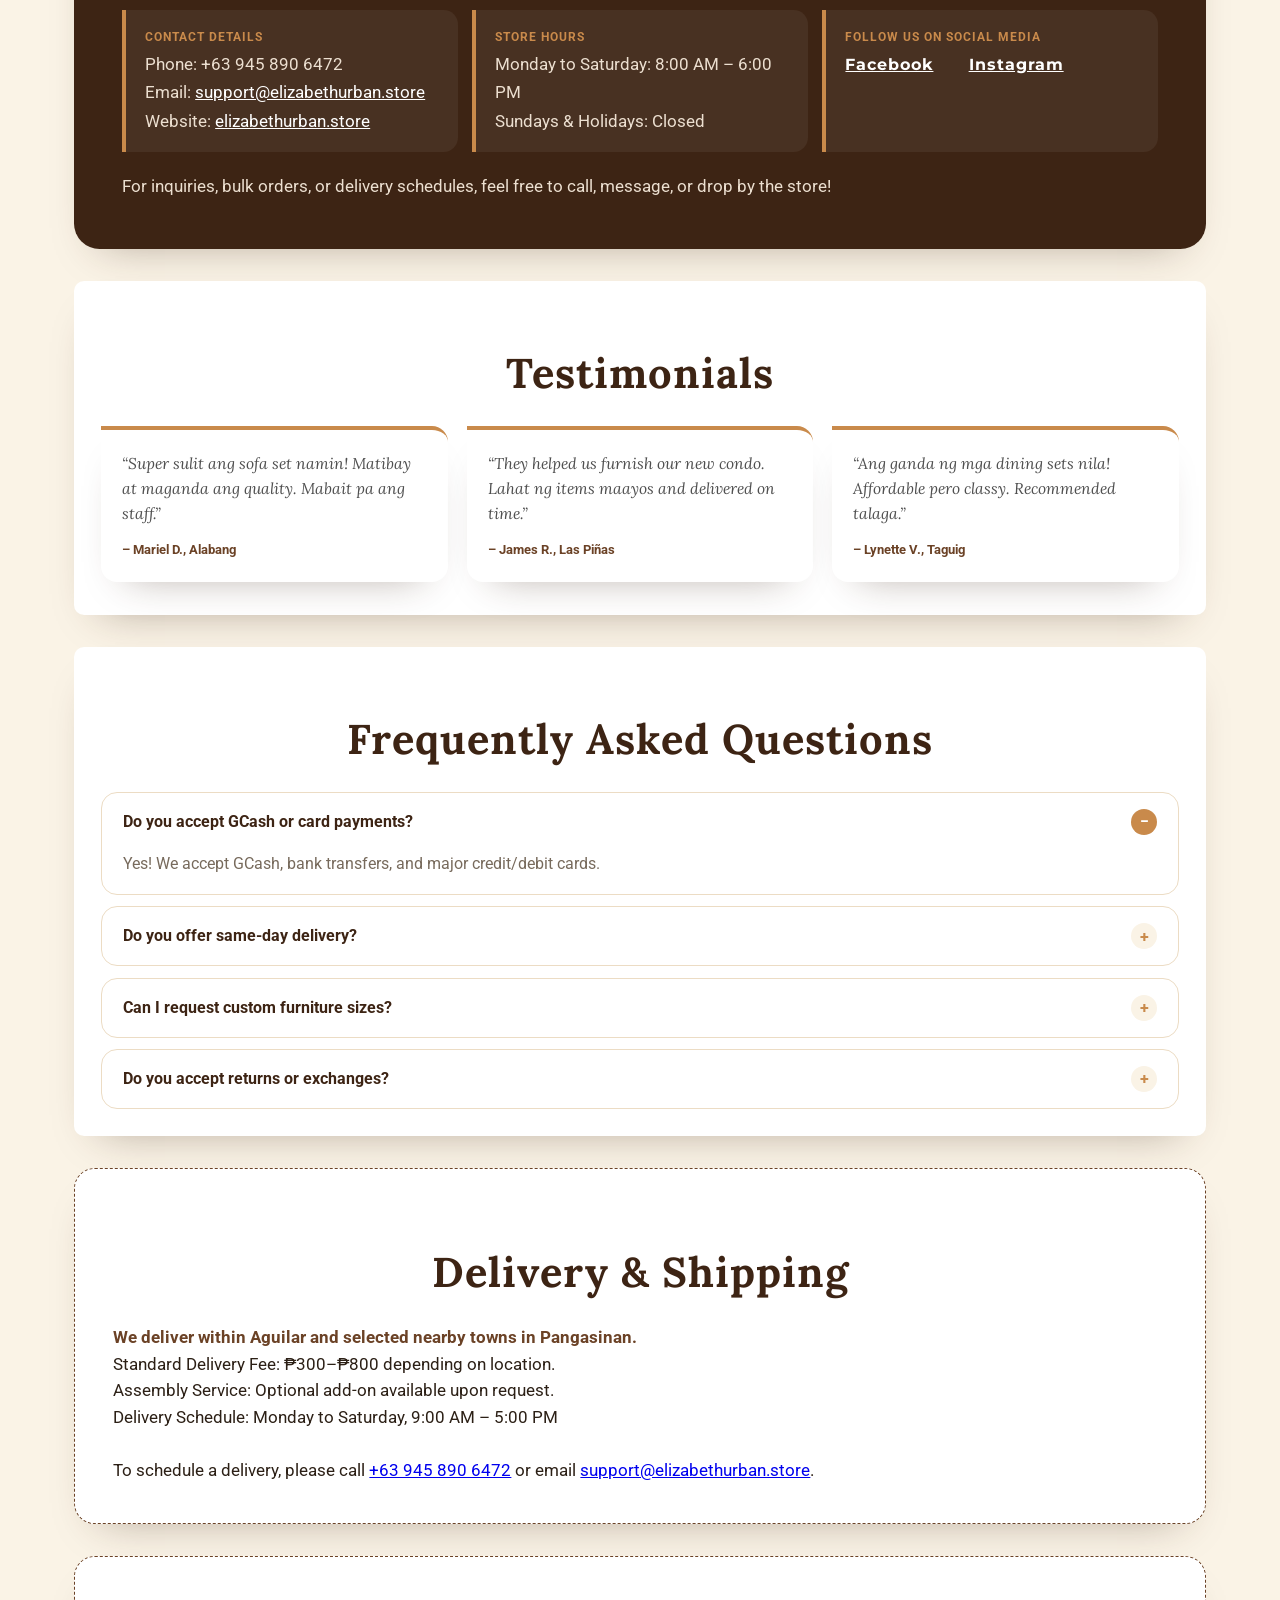
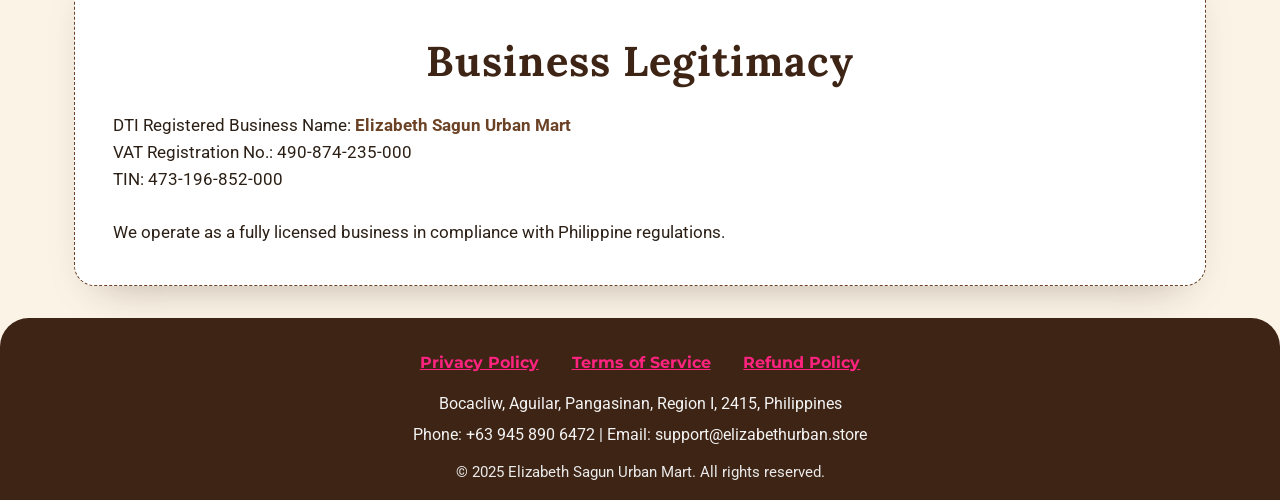
==== commit 6014317a: "Update address to Aguilar, Pangasinan + layout tidy-up" ====
--- a/index.html
+++ b/index.html
@@ -4,7 +4,7 @@
     <meta charset="UTF-8">
     <meta name="viewport" content="width=device-width, initial-scale=1.0">
     <title>Elizabeth Sagun Urban Mart | Quality Furniture & Home Essentials</title>
-    <meta name="description" content="Elizabeth Sagun Urban Mart: Trusted Filipino furniture and homeware store in Muntinlupa. Sulit, sturdy, stylish – browse our affordable catalog online.">
+    <meta name="description" content="Elizabeth Sagun Urban Mart: Trusted Filipino furniture and homeware store in Aguilar, Pangasinan. Sulit, sturdy, stylish – browse our affordable catalog online.">
     <link rel="icon" type="image/png" href="image/LOGO.png">
     <link href="https://fonts.googleapis.com/css?family=Montserrat:900,700,400|Roboto:400,500&display=swap" rel="stylesheet">
     <link rel="preconnect" href="https://fonts.googleapis.com">
@@ -615,7 +615,7 @@
             <p>
                 At Elizabeth Sagun Urban Mart, we believe your home should reflect comfort, style, and functionality — all without breaking the bank.<br>
                 From durable home furnishings to elegant décor, we bring together timeless Filipino taste with modern-day convenience.<br>
-                Located at the heart of Muntinlupa, we proudly serve local families with carefully selected furniture and homeware items that are sulit, sturdy, and stylish.
+                Located in Barangay Bocacliw, Aguilar, Pangasinan, we proudly serve local families with carefully selected furniture and homeware items that are sulit, sturdy, and stylish.
                 Whether you’re decorating your first condo or upgrading your family home, we’ve got something for everyone.
             </p>
             <a href="#products" class="cta-btn">Browse Products</a>
@@ -625,14 +625,14 @@
             <div class="section-title">About Us</div>
             <p><strong>Our Story</strong><br>
             Founded in 2017, Elizabeth Sagun Urban Mart was born from a simple dream — to make stylish, quality furniture accessible to everyday Filipino families. 
-            Starting as a humble neighborhood shop in Barangay Poblacion, we've grown into a trusted source of affordable home solutions for residents of Muntinlupa and nearby areas.</p>
+            Starting as a humble neighborhood shop in Barangay Bocacliw, we've grown into a trusted source of affordable home solutions for residents of Aguilar and nearby towns.</p>
             <ul>
                 <li><strong>Maaasahan</strong> – We stand by the quality and durability of our products.</li>
                 <li><strong>Malapit sa Puso</strong> – We curate items that reflect Filipino taste, tradition, and practicality.</li>
                 <li><strong>Makabago at Abot-Kaya</strong> – We blend modern trends with affordable pricing.</li>
             </ul>
             <p><strong>Our Mission:</strong> To help Filipino households build beautiful and comfortable living spaces by offering affordable yet premium homeware and furniture.</p>
-            <p><strong>Our Vision:</strong> To be the go-to urban mart for families seeking reliable, aesthetic, and budget-friendly home solutions in Southern Metro Manila.</p>
+            <p><strong>Our Vision:</strong> To be the go-to urban mart for families seeking reliable, aesthetic, and budget-friendly home solutions in Pangasinan.</p>
         </section>
 
         <section class="product-section" id="products">
@@ -710,26 +710,22 @@
 
         <section class="contact-section" id="contact">
             <div class="section-title">Contact Us</div>
-            <div class="contact-details">
-                <strong>Visit Our Store</strong><br>
-                #32 Aglipay Street, Barangay Poblacion, City of Muntinlupa 1776, NCR, Philippines
-                <br><br>
-                <strong>Contact Details</strong><br>
-                Phone: +63 945 890 6472<br>
-                Email: <a href="mailto:support@elizabethurban.store">support@elizabethurban.store</a><br>
-                Website: <a href="https://elizabethurban.store" target="_blank">elizabethurban.store</a><br>
-                <br>
-                <strong>Store Hours</strong><br>
-                Monday to Saturday: 8:00 AM – 6:00 PM<br>
-                Sundays &amp; Holidays: Closed
-                <br><br>
-                <strong>Follow Us on Social Media</strong><br>
-                <div class="social-links">
-                    <a href="https://facebook.com/ElizabethSagunMart" target="_blank">Facebook</a>
-                    <a href="https://instagram.com/elizabethsagunurbanmart" target="_blank">Instagram</a>
-                </div>
-                <br>
-                For inquiries, bulk orders, or delivery schedules, feel free to call, message, or drop by the store!
+            <div class="contact-details contact-grid">
+                <div class="contact-card wide"><strong>Visit Our Store</strong>
+                    Bocacliw, Aguilar, Pangasinan, Region I, 2415, Philippines</div>
+                <div class="contact-card"><strong>Contact Details</strong>
+                    Phone: +63 945 890 6472<br>
+                    Email: <a href="mailto:support@elizabethurban.store">support@elizabethurban.store</a><br>
+                    Website: <a href="https://elizabethurban.store" target="_blank">elizabethurban.store</a></div>
+                <div class="contact-card"><strong>Store Hours</strong>
+                    Monday to Saturday: 8:00 AM – 6:00 PM<br>
+                    Sundays &amp; Holidays: Closed</div>
+                <div class="contact-card"><strong>Follow Us on Social Media</strong>
+                    <div class="social-links">
+                        <a href="https://facebook.com/ElizabethSagunMart" target="_blank">Facebook</a>
+                        <a href="https://instagram.com/elizabethsagunurbanmart" target="_blank">Instagram</a>
+                    </div></div>
+                <p class="contact-note">For inquiries, bulk orders, or delivery schedules, feel free to call, message, or drop by the store!</p>
             </div>
         </section>
 
@@ -760,7 +756,7 @@
                 </details>
                 <details class="faq-item">
                     <summary>Do you offer same-day delivery?</summary>
-                    <p>Same-day delivery is available within Muntinlupa for selected items. Please contact us to confirm.</p>
+                    <p>Same-day delivery is available within Aguilar for selected items. Please contact us to confirm.</p>
                 </details>
                 <details class="faq-item">
                     <summary>Can I request custom furniture sizes?</summary>
@@ -776,7 +772,7 @@
         <section class="delivery-section" id="delivery">
             <div class="section-title">Delivery &amp; Shipping</div>
             <div class="delivery-details">
-                <strong>We deliver to all cities in Metro Manila and selected areas in CALABARZON.</strong><br>
+                <strong>We deliver within Aguilar and selected nearby towns in Pangasinan.</strong><br>
                 Standard Delivery Fee: ₱300–₱800 depending on location.<br>
                 Assembly Service: Optional add-on available upon request.<br>
                 Delivery Schedule: Monday to Saturday, 9:00 AM – 5:00 PM<br>
@@ -790,7 +786,6 @@
             <div class="legitimacy-details">
                 DTI Registered Business Name: <strong>Elizabeth Sagun Urban Mart</strong><br>
                 VAT Registration No.: 490-874-235-000<br>
-                Mayor’s Permit: City of Muntinlupa, Permit #2025-1342-UHM<br>
                 TIN: 473-196-852-000<br>
                 <br>
                 We operate as a fully licensed business in compliance with Philippine regulations.
@@ -805,7 +800,7 @@
             <a href="refund-policy.html">Refund Policy</a>
         </div>
         <div class="footer-address">
-            #32 Aglipay Street, Barangay Poblacion, City of Muntinlupa 1776, NCR, Philippines
+            Bocacliw, Aguilar, Pangasinan, Region I, 2415, Philippines
         </div>
         <div class="footer-contact">
             Phone: +63 945 890 6472 | Email: support@elizabethurban.store
--- a/polish.css
+++ b/polish.css
@@ -98,3 +98,21 @@
   .home-section { border-radius: 1.4rem; }
 }
 @media (prefers-reduced-motion: reduce) { html { scroll-behavior: auto; } * { transition: none !important; } }
+
+/* === Layout pass 2026-11-07: centered hero, full product photos, contact cards === */
+html, body { overflow-x: clip; }
+.home-section { text-align: center; }
+.home-section p { max-width: 64ch; margin-left: auto !important; margin-right: auto !important; }
+/* Products: photo fills the card top */
+.product-card { display: flex !important; flex-direction: column; padding: 0 0 1.2rem !important; text-align: center; }
+.product-card img { width: 100% !important; max-width: none !important; height: auto !important; aspect-ratio: 4 / 3; object-fit: cover !important; padding: 0 !important; border-radius: 0 !important; margin: 0 0 .9rem !important; background: var(--parchment) !important; }
+.product-card img[src^="data:"] { object-fit: contain !important; padding: 2.2rem !important; }
+.product-card .add-to-cart-btn { margin-top: auto !important; }
+/* Contact cards */
+.contact-grid { display: grid; grid-template-columns: repeat(3, minmax(0, 1fr)); gap: .9rem; text-align: left; line-height: 1.7; }
+.contact-card { background: rgba(255,255,255,.06); border-left: 4px solid var(--clay); border-radius: 0 .9rem .9rem 0; padding: 1rem 1.2rem; overflow-wrap: anywhere; }
+.contact-card.wide { grid-column: 1 / -1; }
+.contact-card strong { display: block; font-size: .78rem; letter-spacing: .08em; text-transform: uppercase; margin-bottom: .25rem; }
+.contact-card .social-links { display: flex; gap: 1rem; margin: 0; }
+.contact-note { grid-column: 1 / -1; margin: .4rem 0 0; }
+@media (max-width: 800px) { .contact-grid { grid-template-columns: 1fr; } }
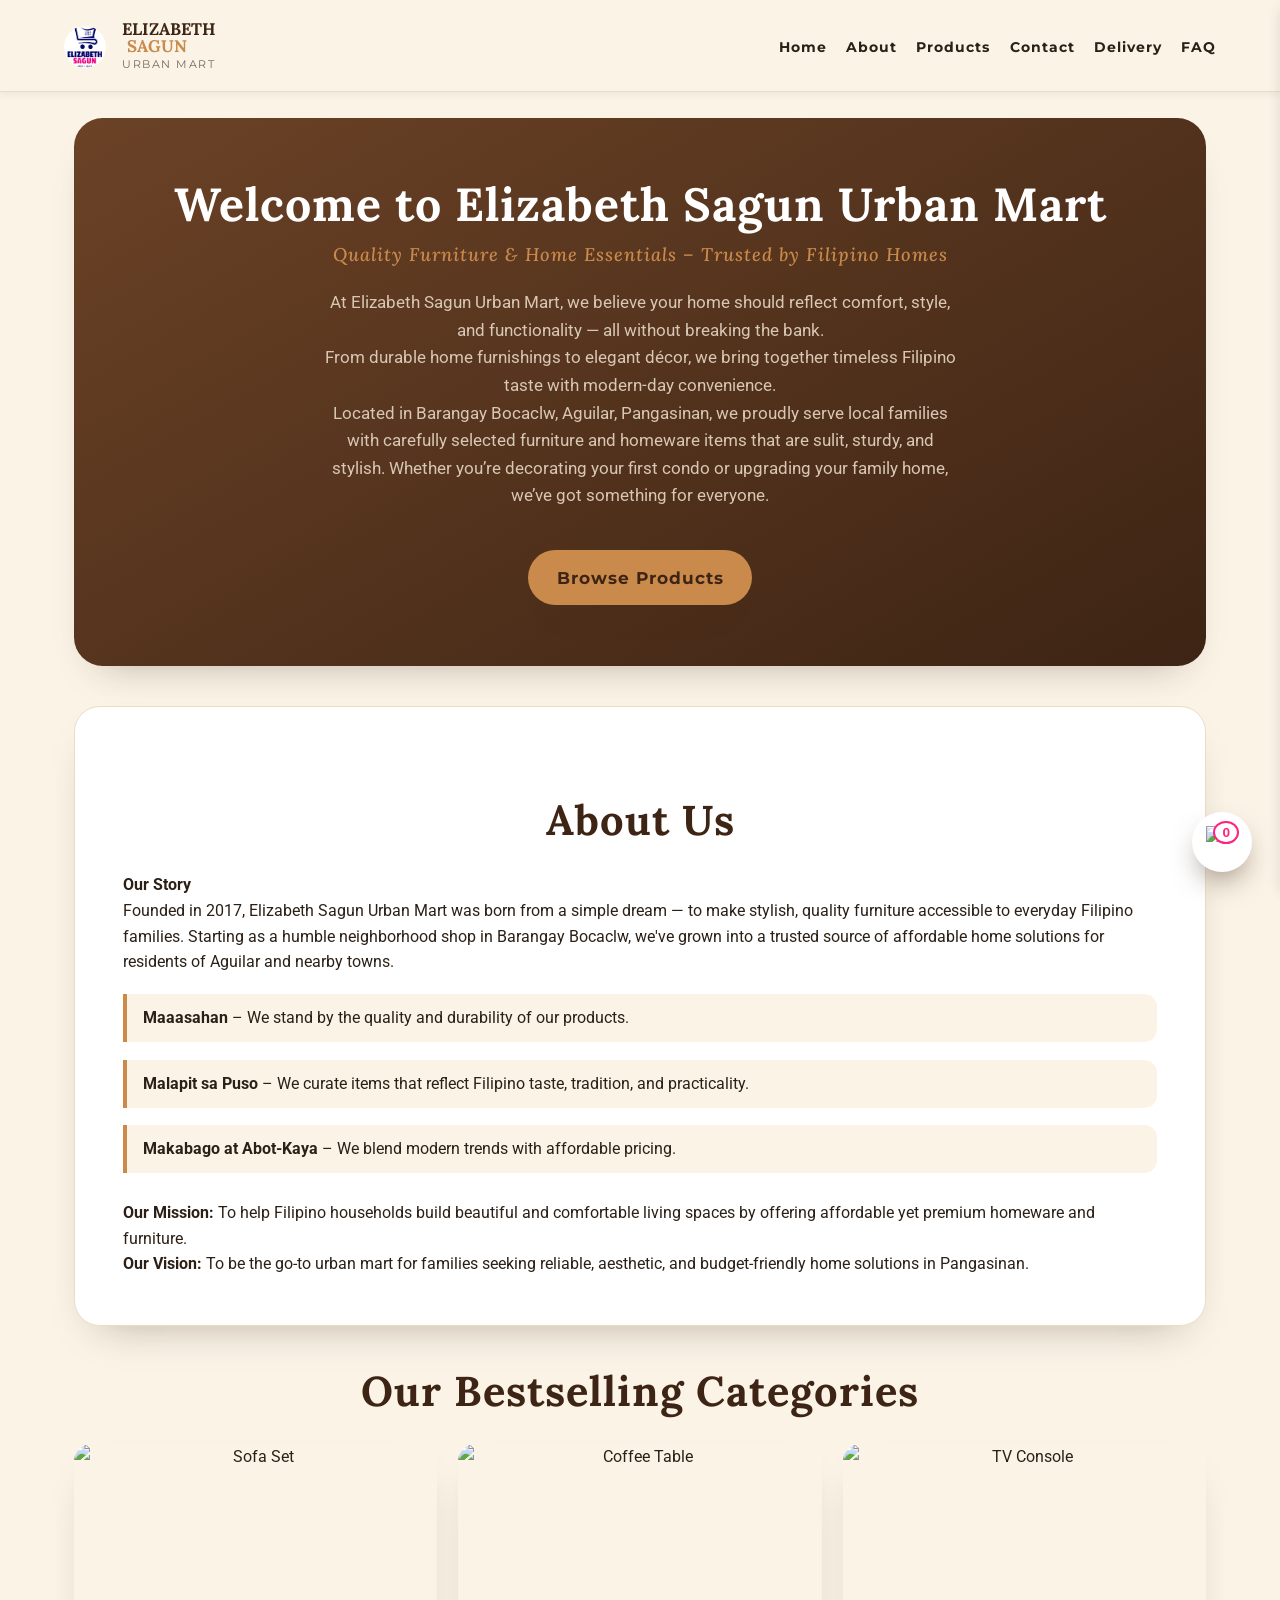
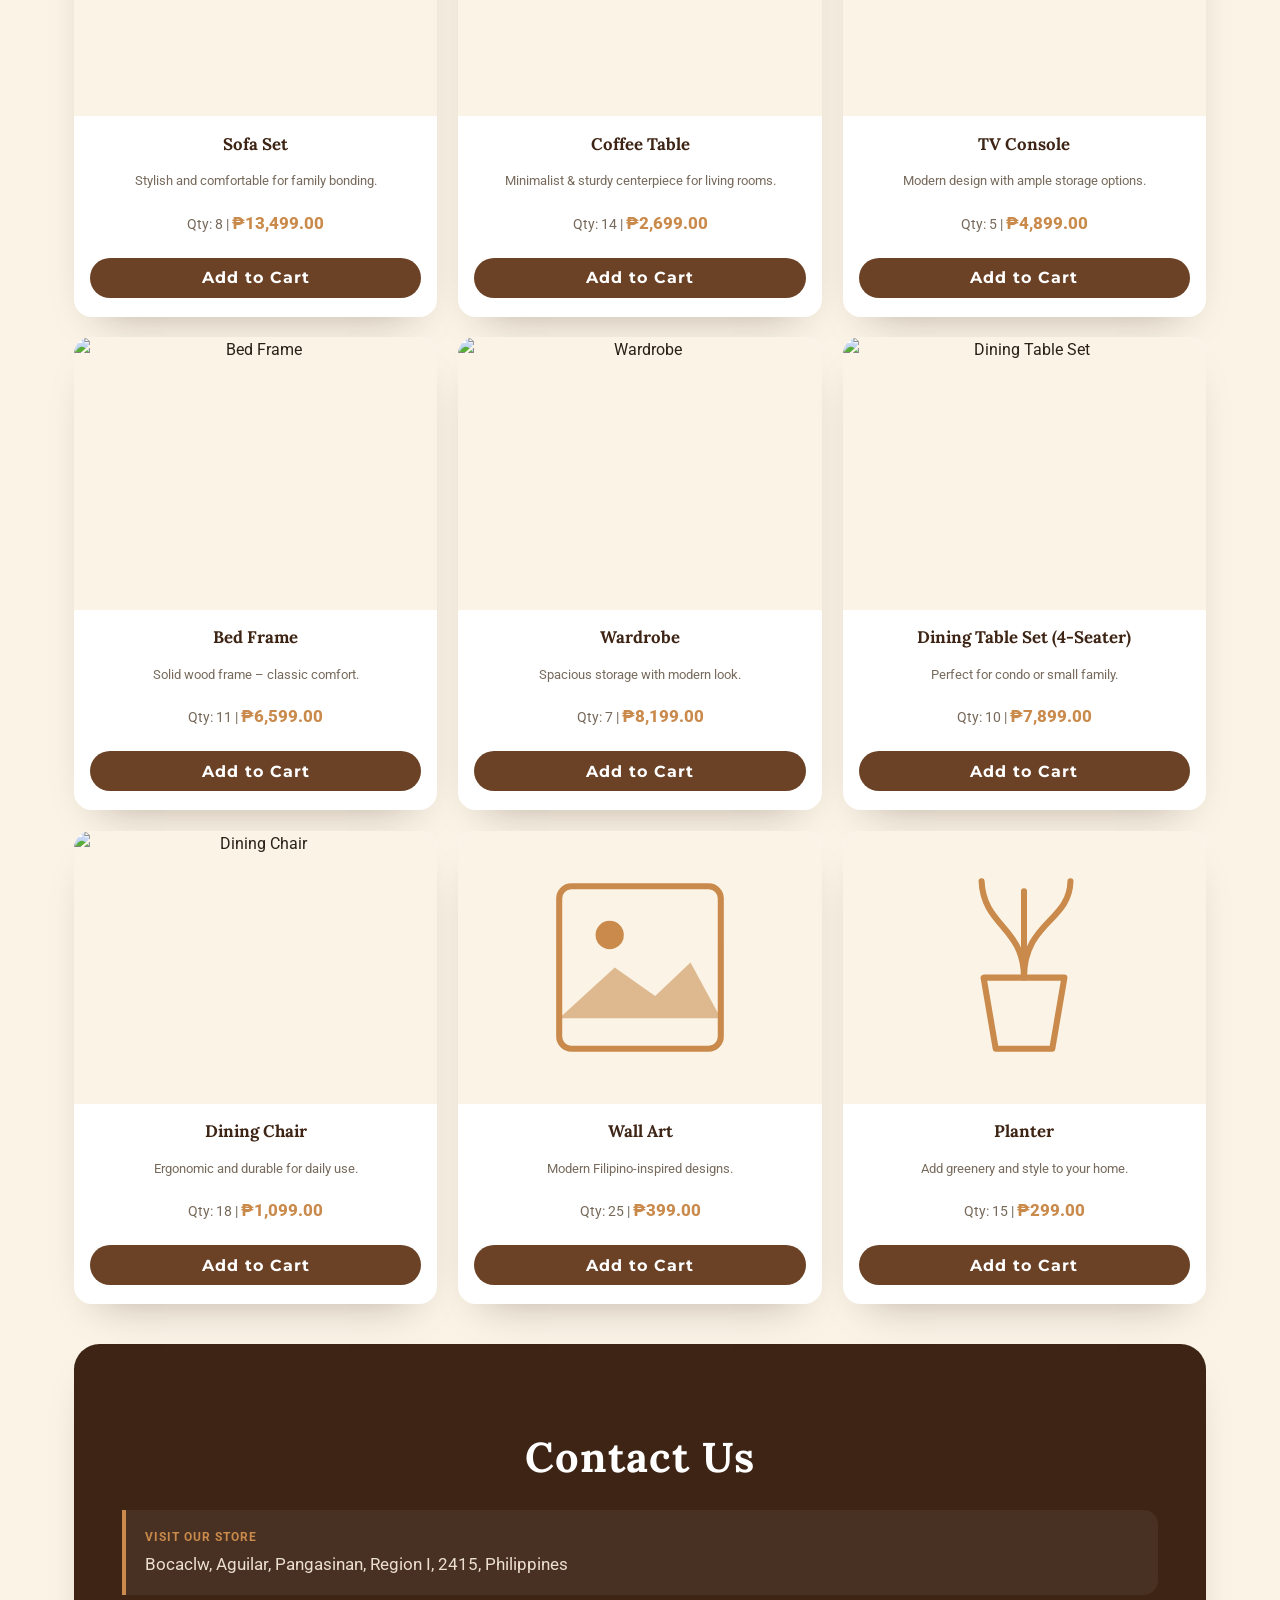
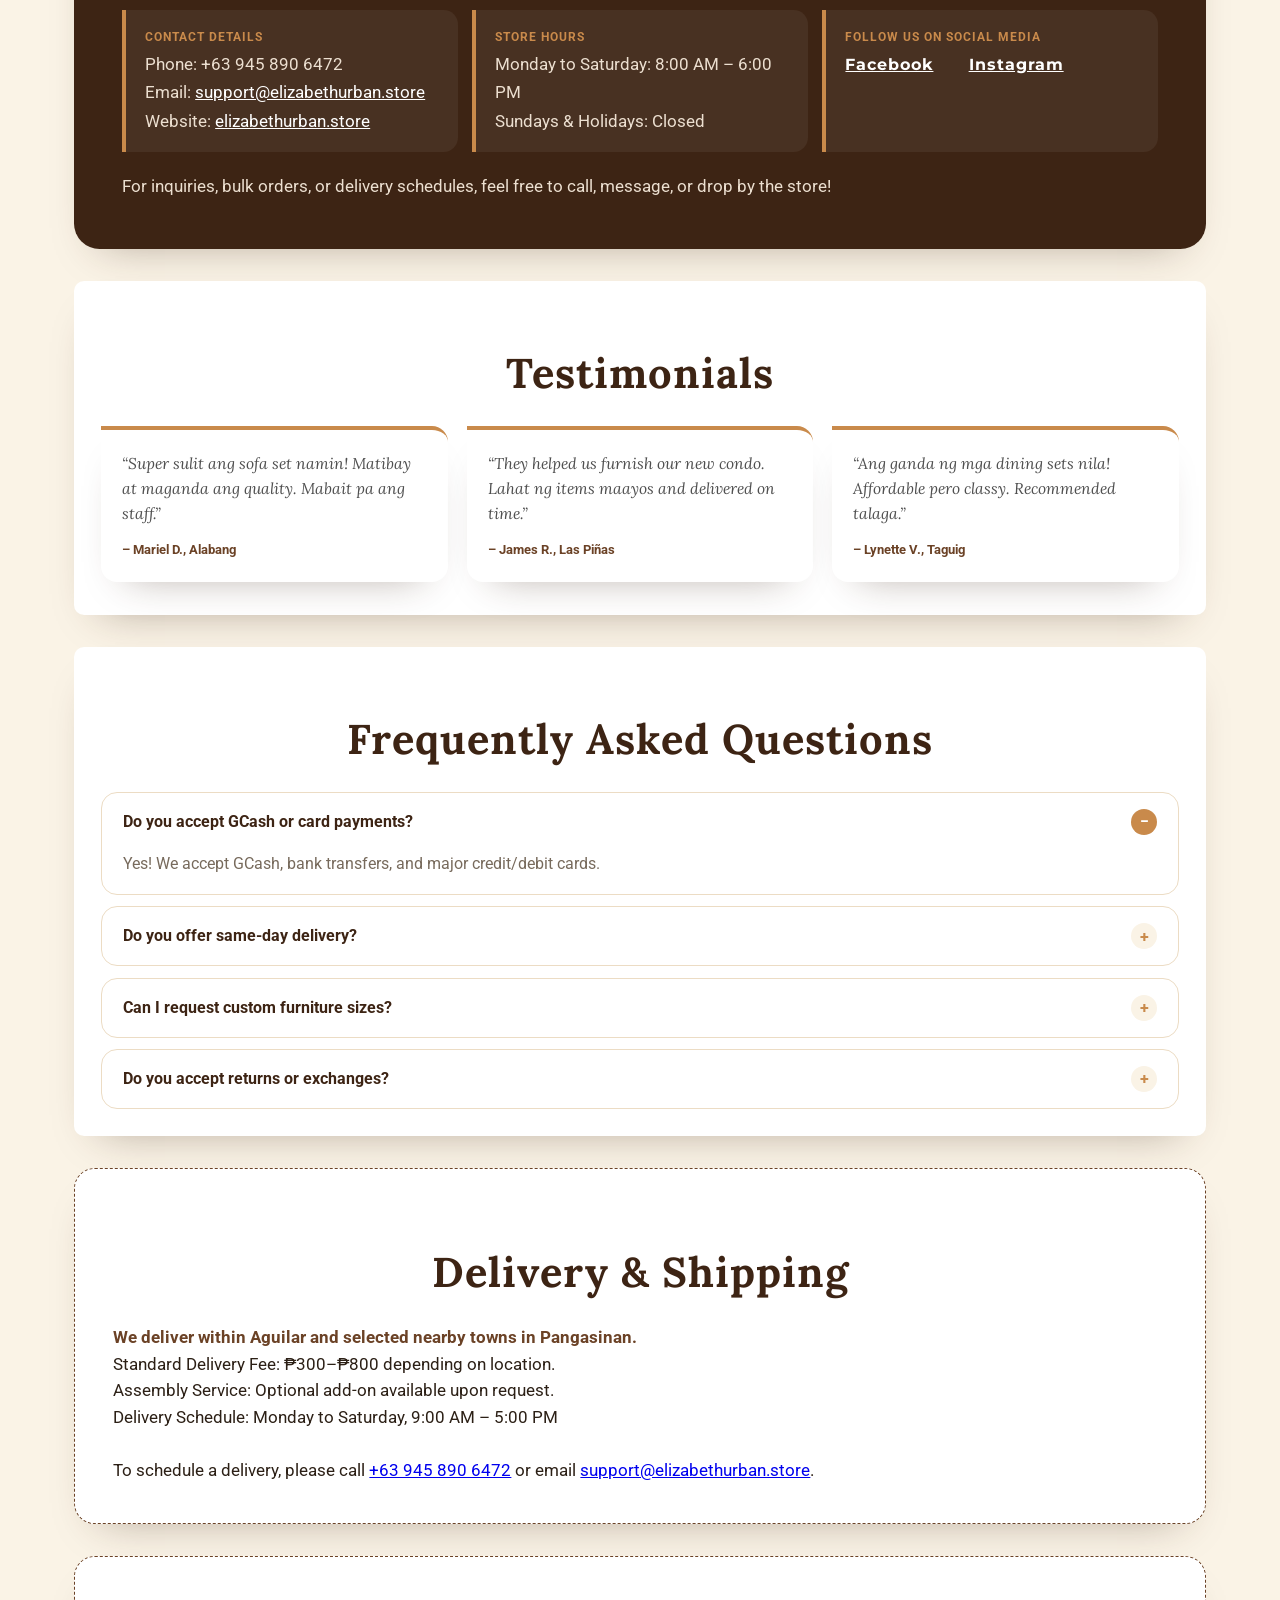
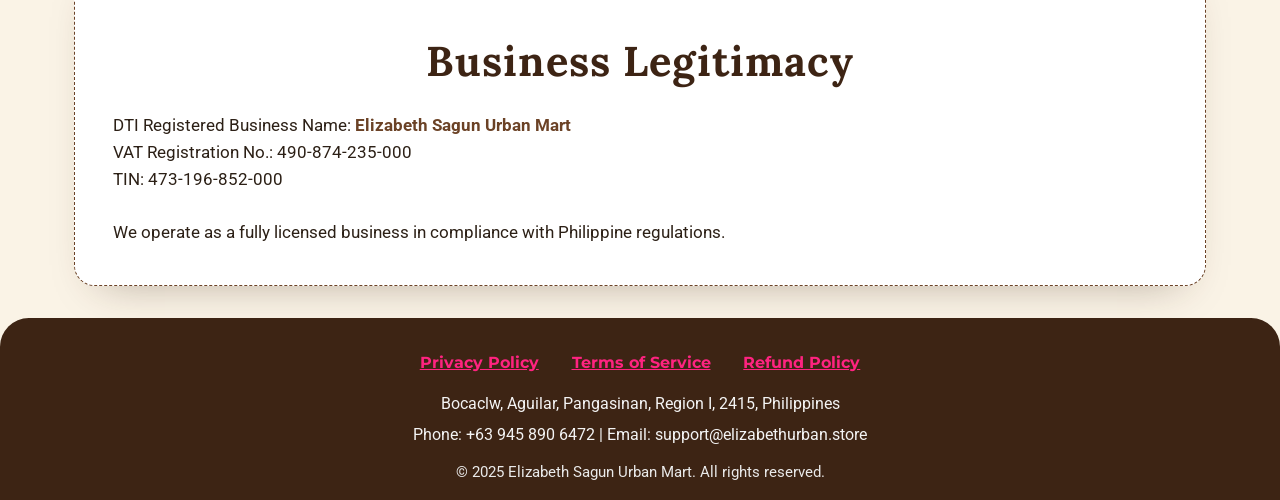
==== commit 43d622dc: "Match address/TIN exactly as provided" ====
--- a/index.html
+++ b/index.html
@@ -615,7 +615,7 @@
             <p>
                 At Elizabeth Sagun Urban Mart, we believe your home should reflect comfort, style, and functionality — all without breaking the bank.<br>
                 From durable home furnishings to elegant décor, we bring together timeless Filipino taste with modern-day convenience.<br>
-                Located in Barangay Bocacliw, Aguilar, Pangasinan, we proudly serve local families with carefully selected furniture and homeware items that are sulit, sturdy, and stylish.
+                Located in Barangay Bocaclw, Aguilar, Pangasinan, we proudly serve local families with carefully selected furniture and homeware items that are sulit, sturdy, and stylish.
                 Whether you’re decorating your first condo or upgrading your family home, we’ve got something for everyone.
             </p>
             <a href="#products" class="cta-btn">Browse Products</a>
@@ -625,7 +625,7 @@
             <div class="section-title">About Us</div>
             <p><strong>Our Story</strong><br>
             Founded in 2017, Elizabeth Sagun Urban Mart was born from a simple dream — to make stylish, quality furniture accessible to everyday Filipino families. 
-            Starting as a humble neighborhood shop in Barangay Bocacliw, we've grown into a trusted source of affordable home solutions for residents of Aguilar and nearby towns.</p>
+            Starting as a humble neighborhood shop in Barangay Bocaclw, we've grown into a trusted source of affordable home solutions for residents of Aguilar and nearby towns.</p>
             <ul>
                 <li><strong>Maaasahan</strong> – We stand by the quality and durability of our products.</li>
                 <li><strong>Malapit sa Puso</strong> – We curate items that reflect Filipino taste, tradition, and practicality.</li>
@@ -712,7 +712,7 @@
             <div class="section-title">Contact Us</div>
             <div class="contact-details contact-grid">
                 <div class="contact-card wide"><strong>Visit Our Store</strong>
-                    Bocacliw, Aguilar, Pangasinan, Region I, 2415, Philippines</div>
+                    Bocaclw, Aguilar, Pangasinan, Region I, 2415, Philippines</div>
                 <div class="contact-card"><strong>Contact Details</strong>
                     Phone: +63 945 890 6472<br>
                     Email: <a href="mailto:support@elizabethurban.store">support@elizabethurban.store</a><br>
@@ -800,7 +800,7 @@
             <a href="refund-policy.html">Refund Policy</a>
         </div>
         <div class="footer-address">
-            Bocacliw, Aguilar, Pangasinan, Region I, 2415, Philippines
+            Bocaclw, Aguilar, Pangasinan, Region I, 2415, Philippines
         </div>
         <div class="footer-contact">
             Phone: +63 945 890 6472 | Email: support@elizabethurban.store
